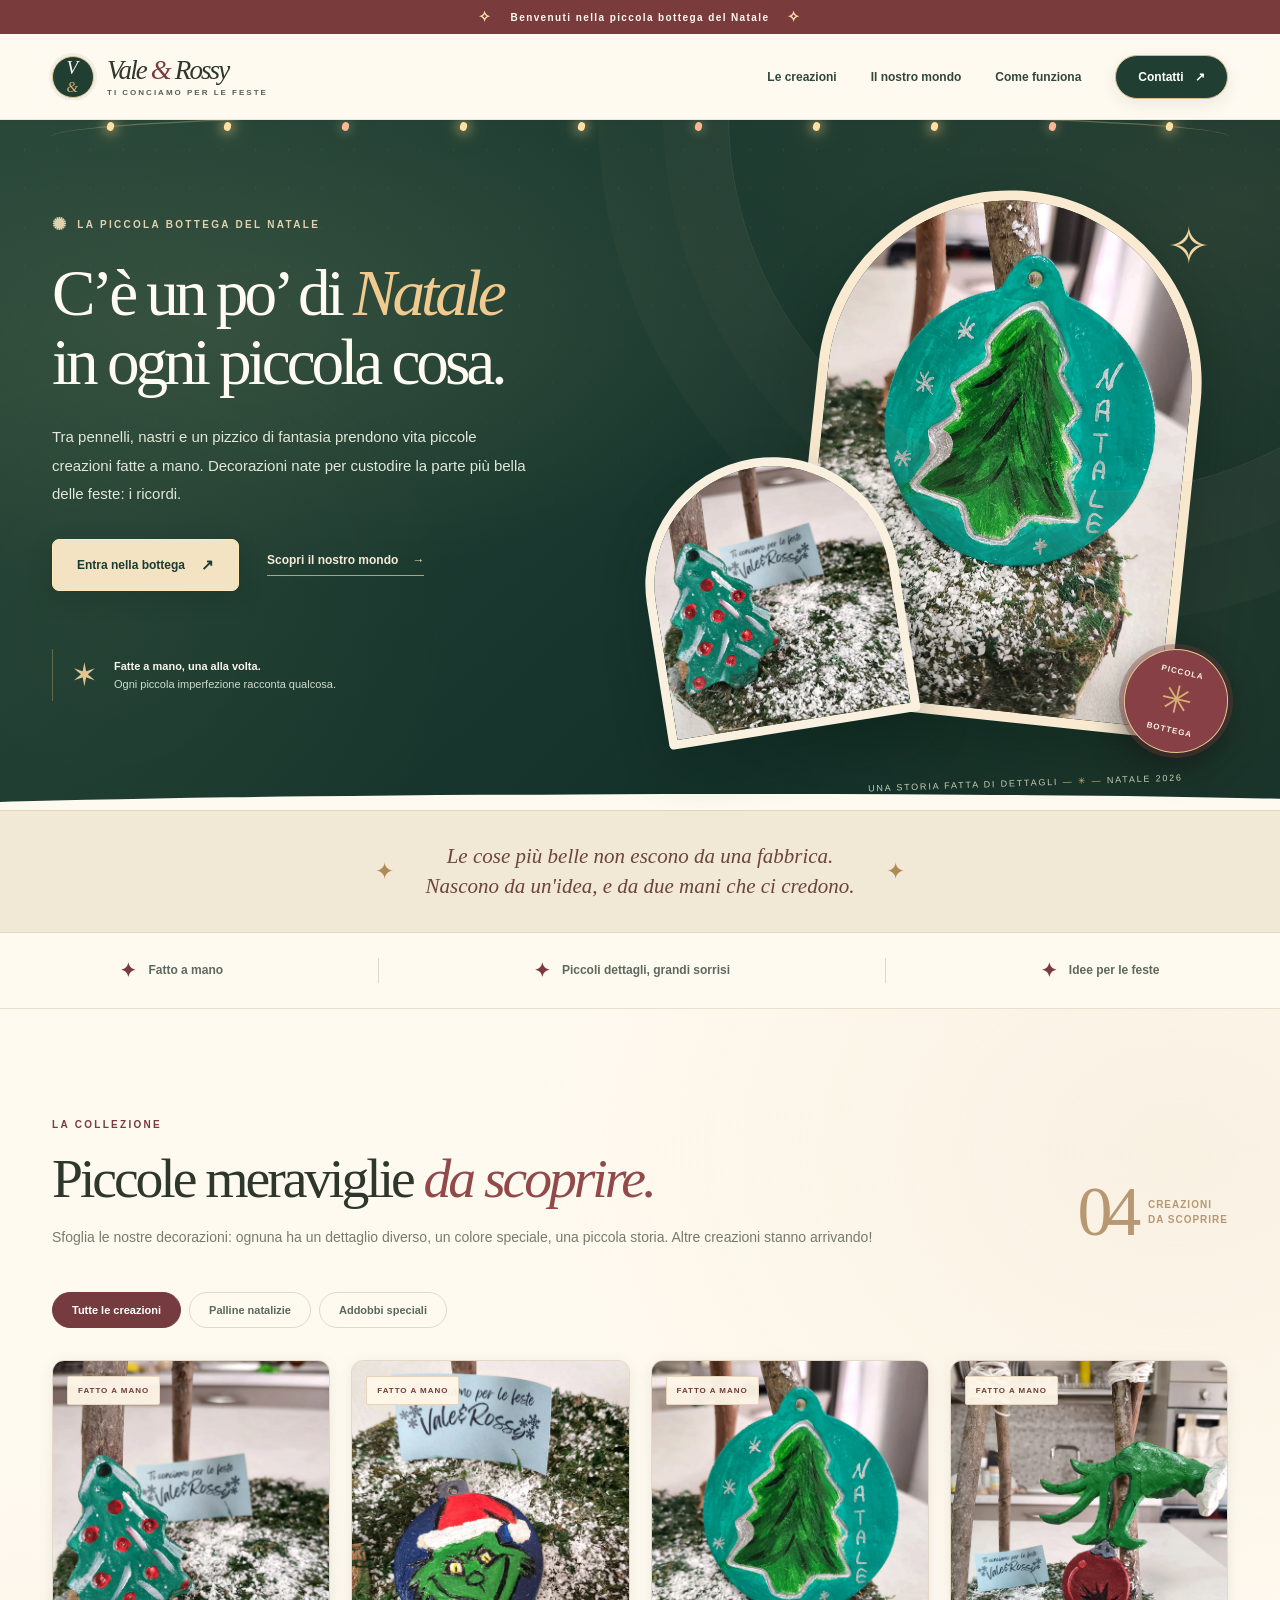
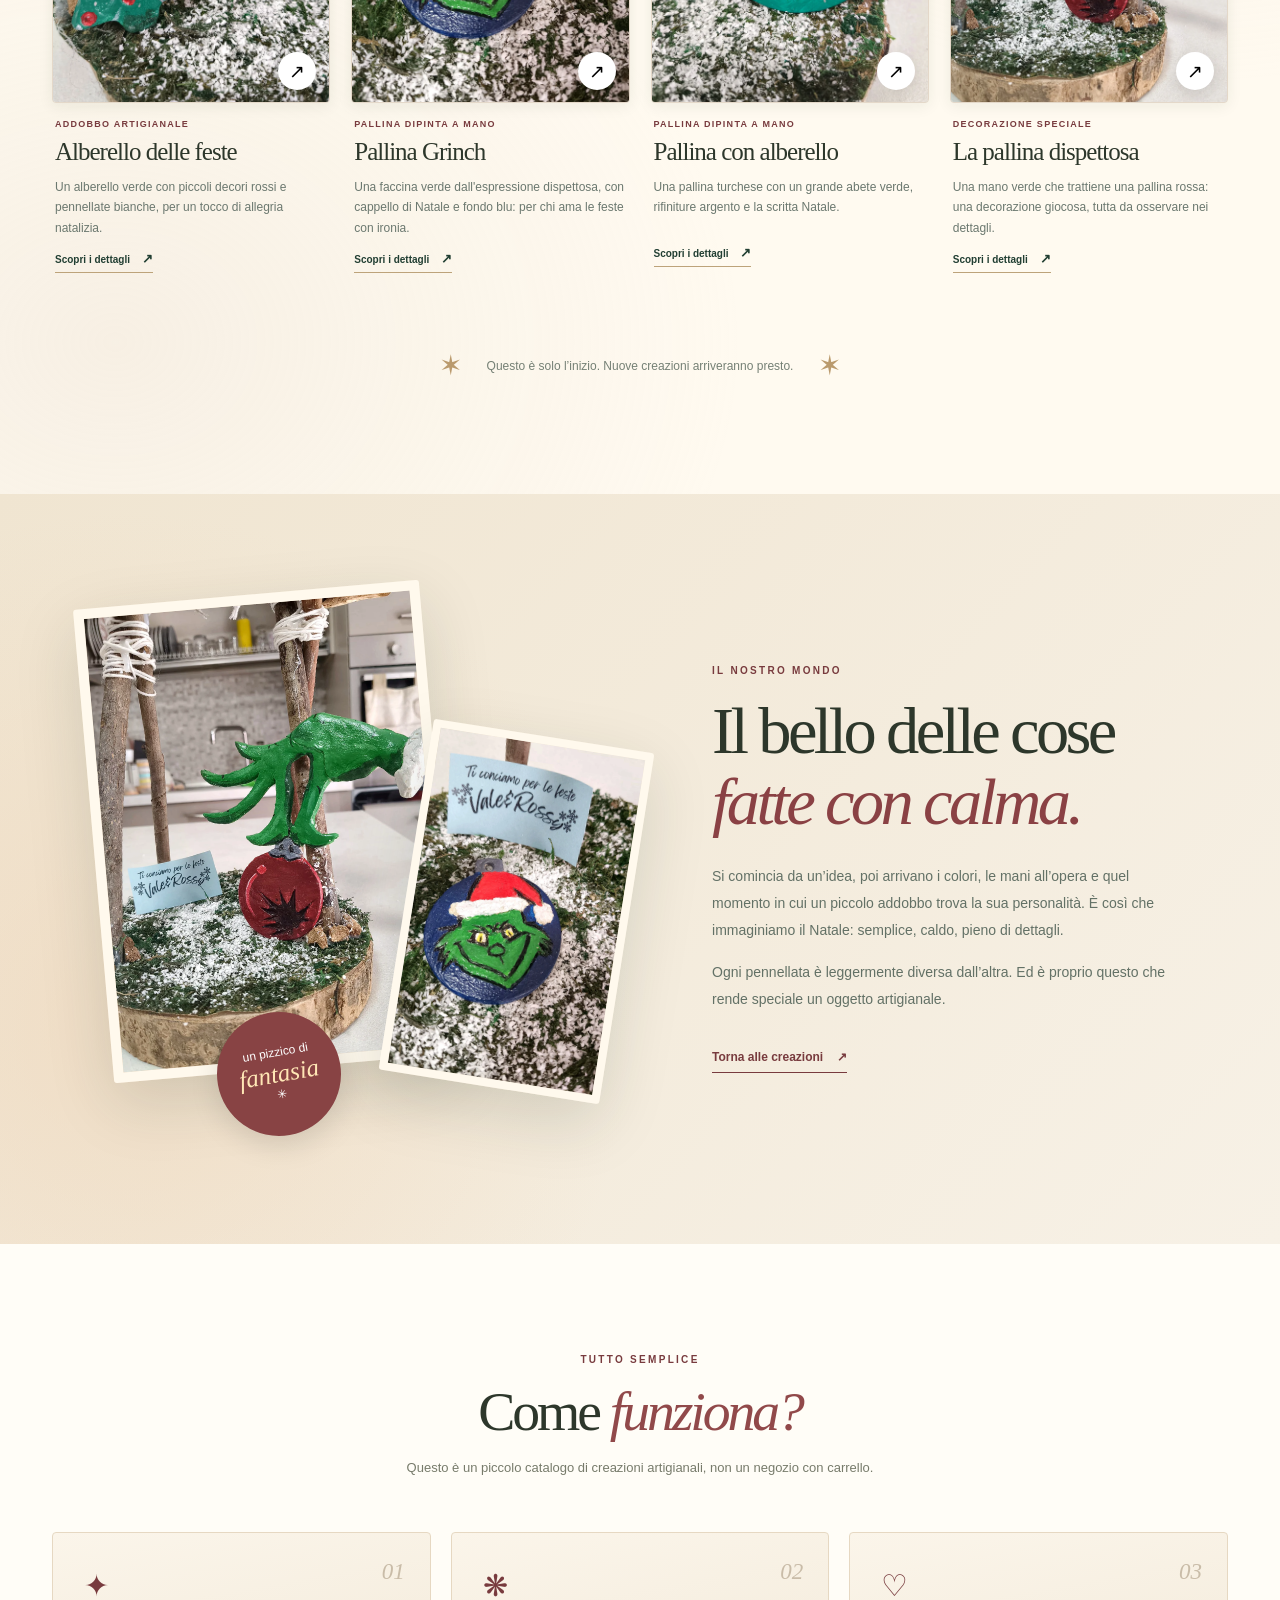
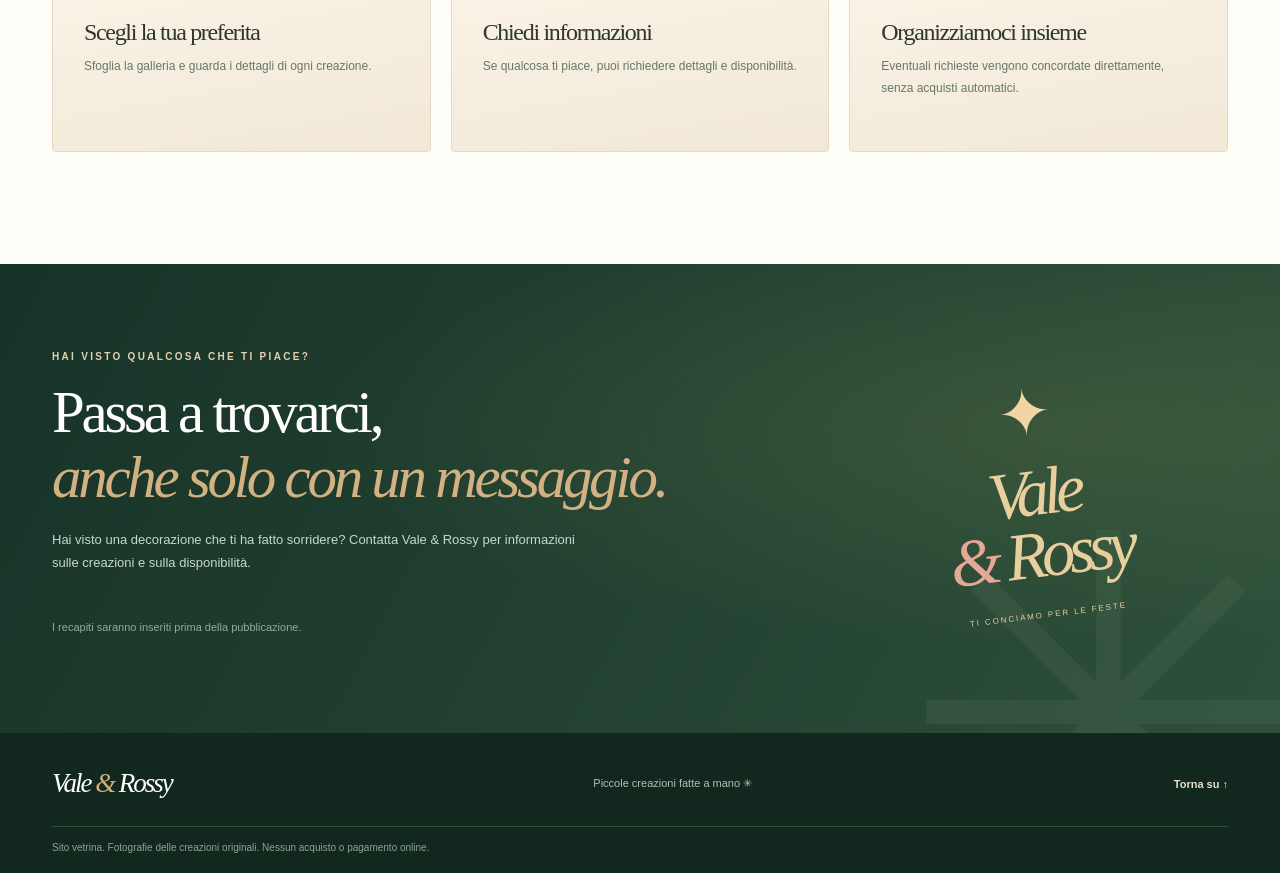
==== index.html @ 9628eb0f "Add files via upload" ====
<!doctype html>
<html lang="it">
<head>
  <meta charset="utf-8">
  <meta name="viewport" content="width=device-width, initial-scale=1">
  <meta name="theme-color" content="#213c31">
  <meta name="description" content="Vale & Rossy: piccole creazioni natalizie fatte a mano. Scopri le decorazioni e gli addobbi della collezione per le feste.">
  <title>Vale & Rossy — Ti conciamo per le feste</title>
  <link rel="icon" href="assets/favicon.svg" type="image/svg+xml">
  <link rel="preload" href="assets/img/03_pallina_albero_natalizio_primo_piano.webp" as="image">
  <link rel="stylesheet" href="styles.css">
  <script src="config.js" defer></script>
  <script src="products.js" defer></script>
  <script src="script.js" defer></script>
</head>
<body>
  <div class="announcement"><span aria-hidden="true">✧</span> Benvenuti nella piccola bottega del Natale <span aria-hidden="true">✧</span></div>
  <header class="site-header" id="inizio">
    <div class="header-inner shell">
      <a class="brand" href="#inizio" aria-label="Vale e Rossy, torna all'inizio">
        <span class="brand-mark" aria-hidden="true">V<span class="amp">&</span>R</span>
        <span class="brand-wordmark"><strong>Vale <i>&</i> Rossy</strong><small>TI CONCIAMO PER LE FESTE</small></span>
      </a>
      <nav class="nav" id="main-nav" aria-label="Navigazione principale">
        <a href="#collezione">Le creazioni</a>
        <a href="#filosofia">Il nostro mondo</a>
        <a href="#come-funziona">Come funziona</a>
        <a class="nav-contact" href="#contatti">Contatti <span aria-hidden="true">↗</span></a>
      </nav>
      <button class="menu-toggle" type="button" aria-label="Apri il menu" aria-controls="main-nav" aria-expanded="false"><span></span><span></span><span></span></button>
    </div>
  </header>

  <main>
    <section class="hero" aria-labelledby="hero-title">
      <div class="festive-lights" aria-hidden="true"><i></i><i></i><i></i><i></i><i></i><i></i><i></i><i></i><i></i><i></i></div>
      <div class="hero-grain" aria-hidden="true"></div>
      <div class="hero-wrap shell">
        <div class="hero-copy">
          <span class="eyebrow"><span class="eyebrow-icon">✺</span> LA PICCOLA BOTTEGA DEL NATALE</span>
          <h1 id="hero-title">C’è un po’ di <em>Natale</em><br>in ogni piccola cosa.</h1>
          <p>Tra pennelli, nastri e un pizzico di fantasia prendono vita piccole creazioni fatte a mano. Decorazioni nate per custodire la parte più bella delle feste: i ricordi.</p>
          <div class="hero-actions">
            <a class="button button-light" href="#collezione">Entra nella bottega <span aria-hidden="true">↗</span></a>
            <a class="text-link text-link-light" href="#filosofia">Scopri il nostro mondo <span aria-hidden="true">→</span></a>
          </div>
          <div class="hero-note"><span class="sparkle" aria-hidden="true">✶</span><span><b>Fatte a mano, una alla volta.</b><br>Ogni piccola imperfezione racconta qualcosa.</span></div>
        </div>
        <div class="hero-visual" aria-label="Decorazioni natalizie fatte a mano di Vale e Rossy">
          <div class="hero-frame hero-frame-main"><img src="assets/img/03_pallina_albero_natalizio_primo_piano.webp" alt="Pallina turchese con albero di Natale dipinto a mano" width="1152" height="1536" fetchpriority="high"></div>
          <div class="hero-frame hero-frame-inset"><img src="assets/img/06_alberello_verde_primo_piano.webp" alt="Alberello verde con dettagli rossi e bianchi" width="1152" height="1536"></div>
          <div class="hero-stamp" aria-hidden="true"><span>PICCOLA</span><b>✳</b><span>BOTTEGA</span></div>
          <div class="hero-curve" aria-hidden="true">✧</div><div class="hero-legend" aria-hidden="true">UNA STORIA FATTA DI DETTAGLI <span>— ✳ —</span> NATALE 2026</div>
        </div>
      </div>
      <div class="hero-bottom-wave" aria-hidden="true"></div>
    </section>

    <div class="winter-quote" aria-label="Lo spirito delle creazioni"><span aria-hidden="true">✦</span> <span>Le cose più belle non escono da una fabbrica.<br>Nascono da un'idea, e da due mani che ci credono.</span> <span aria-hidden="true">✦</span></div>
    <section class="intro-strip" aria-label="Caratteristiche della collezione">
      <div class="shell intro-inner">
        <div><span aria-hidden="true">✦</span> Fatto a mano</div>
        <i aria-hidden="true"></i>
        <div><span aria-hidden="true">✦</span> Piccoli dettagli, grandi sorrisi</div>
        <i aria-hidden="true"></i>
        <div><span aria-hidden="true">✦</span> Idee per le feste</div>
      </div>
    </section>

    <section class="collection section-space" id="collezione" aria-labelledby="collection-title">
      <div class="shell">
        <div class="section-heading">
          <div>
            <span class="eyebrow eyebrow-dark">LA COLLEZIONE</span>
            <h2 id="collection-title">Piccole meraviglie <em>da scoprire.</em></h2>
            <p>Sfoglia le nostre decorazioni: ognuna ha un dettaglio diverso, un colore speciale, una piccola storia. Altre creazioni stanno arrivando!</p>
          </div>
          <div class="product-count"><span id="product-count">04</span><small>creazioni<br>da scoprire</small></div>
        </div>
        <div class="filters" role="group" aria-label="Filtra le creazioni">
          <button class="filter active" type="button" data-filter="tutti" aria-pressed="true">Tutte le creazioni</button>
          <button class="filter" type="button" data-filter="palline" aria-pressed="false">Palline natalizie</button>
          <button class="filter" type="button" data-filter="addobbi" aria-pressed="false">Addobbi speciali</button>
        </div>
        <div class="product-grid" id="product-grid" aria-live="polite"></div>
        <div class="collection-tail"><span aria-hidden="true">✶</span><span>Questo è solo l’inizio. Nuove creazioni arriveranno presto.</span><span aria-hidden="true">✶</span></div>
      </div>
    </section>

    <section class="manifesto" id="filosofia" aria-labelledby="manifesto-title">
      <div class="shell manifesto-grid">
        <div class="manifesto-photos">
          <div class="manifesto-photo primary"><img loading="lazy" src="assets/img/01_mano_verde_pallina_ambientata.webp" alt="Decorazione natalizia artigianale allestita su una base con neve finta e legno" width="1152" height="1536"></div>
          <div class="manifesto-photo secondary"><img loading="lazy" src="assets/img/02_addobbo_grinch_primo_piano.webp" alt="Dettaglio di una pallina natalizia dipinta a mano" width="1152" height="1536"></div>
          <div class="manifesto-seal">un pizzico di<br><strong>fantasia</strong> ✳</div>
        </div>
        <div class="manifesto-text">
          <span class="eyebrow eyebrow-dark">IL NOSTRO MONDO</span>
          <h2 id="manifesto-title">Il bello delle cose<br><em>fatte con calma.</em></h2>
          <p>Si comincia da un’idea, poi arrivano i colori, le mani all’opera e quel momento in cui un piccolo addobbo trova la sua personalità. È così che immaginiamo il Natale: semplice, caldo, pieno di dettagli.</p>
          <p>Ogni pennellata è leggermente diversa dall’altra. Ed è proprio questo che rende speciale un oggetto artigianale.</p>
          <a class="text-link" href="#collezione">Torna alle creazioni <span aria-hidden="true">↗</span></a>
        </div>
      </div>
    </section>

    <section class="how section-space" id="come-funziona" aria-labelledby="how-title">
      <div class="shell">
        <div class="how-head"><span class="eyebrow eyebrow-dark">TUTTO SEMPLICE</span><h2 id="how-title">Come <em>funziona?</em></h2><p>Questo è un piccolo catalogo di creazioni artigianali, non un negozio con carrello.</p></div>
        <div class="steps">
          <div class="step"><span class="step-num">01</span><span class="step-icon" aria-hidden="true">✦</span><h3>Scegli la tua preferita</h3><p>Sfoglia la galleria e guarda i dettagli di ogni creazione.</p></div>
          <div class="step"><span class="step-num">02</span><span class="step-icon" aria-hidden="true">❋</span><h3>Chiedi informazioni</h3><p>Se qualcosa ti piace, puoi richiedere dettagli e disponibilità.</p></div>
          <div class="step"><span class="step-num">03</span><span class="step-icon" aria-hidden="true">♡</span><h3>Organizziamoci insieme</h3><p>Eventuali richieste vengono concordate direttamente, senza acquisti automatici.</p></div>
        </div>
      </div>
    </section>

    <section class="contact" id="contatti" aria-labelledby="contact-title">
      <div class="shell contact-inner">
        <div class="contact-decoration" aria-hidden="true">✳</div>
        <div class="contact-copy"><span class="eyebrow">HAI VISTO QUALCOSA CHE TI PIACE?</span><h2 id="contact-title">Passa a trovarci,<br><em>anche solo con un messaggio.</em></h2><p>Hai visto una decorazione che ti ha fatto sorridere? Contatta Vale & Rossy per informazioni sulle creazioni e sulla disponibilità.</p><div id="contact-links" class="contact-links"></div><p class="contact-placeholder" id="contact-placeholder">I recapiti saranno inseriti prima della pubblicazione.</p></div>
        <div class="contact-art" aria-hidden="true"><div class="contact-big-star">✦</div><span>Vale<br><i>&</i> Rossy</span><small>TI CONCIAMO PER LE FESTE</small></div>
      </div>
    </section>
  </main>

  <footer class="footer"><div class="shell footer-inner"><a href="#inizio" class="footer-brand">Vale <i>&</i> Rossy</a><span>Piccole creazioni fatte a mano ✳</span><a href="#inizio">Torna su ↑</a></div><div class="shell footer-small">Sito vetrina. Fotografie delle creazioni originali. Nessun acquisto o pagamento online.</div></footer>

  <dialog id="product-dialog" class="product-dialog" aria-labelledby="dialog-title"><div class="dialog-layout"><div class="dialog-gallery"><img id="dialog-main-image" alt="" width="1152" height="1536"><div class="dialog-thumbs" id="dialog-thumbs"></div></div><div class="dialog-info"><button id="close-dialog" class="dialog-close" type="button" aria-label="Chiudi scheda">×</button><span class="eyebrow eyebrow-dark">DETTAGLI DELLA CREAZIONE</span><h2 id="dialog-title"></h2><p id="dialog-description"></p><div class="dialog-facts"><span>✦ &nbsp; Creato a mano</span><span>✦ &nbsp; Disponibilità su richiesta</span></div><div class="dialog-actions" id="dialog-actions"><button id="copy-message" class="button button-dark" type="button">Copia richiesta informazioni <span aria-hidden="true">↗</span></button><a id="modal-whatsapp" class="button button-dark" target="_blank" rel="noopener noreferrer" hidden>Scrivi su WhatsApp ↗</a></div><p class="dialog-fineprint">Le immagini mostrano le creazioni artigianali. Piccole differenze tra i pezzi sono possibili.</p><p class="copy-feedback" id="copy-feedback" role="status"></p></div></div></dialog>
</body>
</html>
---- styles.css ----
:root{--green:#193f34;--green-deep:#113127;--green-light:#dce7d7;--cream:#fbf9f3;--paper:#f5efe3;--ink:#24362e;--burgundy:#862f42;--gold:#ceaf7e;--muted:#66776d;--line:#e8e2d7;--shadow:0 22px 65px rgba(26,44,34,.13);--shell:min(1220px,calc(100% - 104px))}
*{box-sizing:border-box}html{scroll-behavior:smooth;scroll-padding-top:85px}body{margin:0;background:var(--cream);color:var(--ink);font-family:Inter,ui-sans-serif,-apple-system,BlinkMacSystemFont,"Segoe UI",Arial,sans-serif;-webkit-font-smoothing:antialiased}body:has(dialog[open]){overflow:hidden}img{display:block;max-width:100%;object-fit:cover}a{color:inherit;text-decoration:none}button{font:inherit}button,a{-webkit-tap-highlight-color:transparent}.shell{width:var(--shell);margin-inline:auto}h1,h2,h3,p{margin-top:0}h1,h2,h3{font-family:Georgia,"Times New Roman",serif;letter-spacing:-.055em;font-weight:500}h1 em,h2 em{font-weight:400;color:var(--gold)}.section-space{padding-top:105px;padding-bottom:112px}.eyebrow{display:inline-flex;align-items:center;gap:9px;font-size:10px;font-weight:750;letter-spacing:.23em;color:#e2d1ae}.eyebrow-dark{color:var(--burgundy)}.eyebrow-icon{font-size:17px}.announcement{height:32px;display:flex;gap:18px;align-items:center;justify-content:center;background:var(--burgundy);color:#fffaf0;font-size:10px;letter-spacing:.17em;font-weight:600}.announcement span{font-size:15px;color:#f7dba9}.site-header{background:var(--cream);position:sticky;top:0;z-index:30;box-shadow:0 2px 0 rgba(24,56,45,.055)}.header-inner{height:85px;display:flex;align-items:center;justify-content:space-between;gap:28px}.brand{display:flex;align-items:center;gap:13px;white-space:nowrap}.brand-mark{width:42px;height:42px;display:grid;place-items:center;background:var(--green);border-radius:50%;color:var(--cream);font:italic 19px Georgia,serif;letter-spacing:-.13em;padding-right:4px}.brand-mark .amp{font-size:15px;color:var(--gold)}.brand-wordmark{display:flex;flex-direction:column;gap:4px}.brand-wordmark strong{font:italic 27px Georgia,serif;letter-spacing:-.07em;line-height:1}.brand-wordmark strong i{color:var(--burgundy);font-style:italic}.brand-wordmark small{font-size:8px;font-weight:750;letter-spacing:.25em;color:#526257}.nav{display:flex;align-items:center;gap:34px;font-size:12px;font-weight:650;color:#31473c}.nav>a:not(.nav-contact){transition:color .2s}.nav>a:hover{color:var(--burgundy)}.nav-contact{background:var(--green);color:white!important;padding:14px 22px;border-radius:99px}.nav-contact span{margin-left:8px}.menu-toggle{display:none}.hero{position:relative;background:var(--green);color:#fffaf2;overflow:hidden}.hero-grain{position:absolute;inset:0;opacity:.14;background:radial-gradient(circle at 7% 16%,#889f60 0,transparent 25%),radial-gradient(circle at 92% 75%,#588264 0,transparent 30%);pointer-events:none}.hero-wrap{position:relative;display:grid;grid-template-columns:52% 48%;min-height:650px;align-items:center}.hero-copy{position:relative;z-index:3;padding:75px 24px 108px 0}.hero h1{font-size:clamp(53px,5.05vw,82px);line-height:1.08;margin:24px 0 25px;max-width:730px;letter-spacing:-.065em}.hero h1 em{white-space:nowrap}.hero-copy>p{font-size:15px;line-height:1.9;max-width:530px;color:#d8e3db}.hero-actions{display:flex;align-items:center;gap:28px;flex-wrap:wrap;margin-top:30px}.button{display:inline-flex;align-items:center;gap:16px;justify-content:center;padding:16px 24px;border:0;border-radius:7px;font-weight:750;font-size:12px;cursor:pointer;transition:transform .22s,box-shadow .22s,background .22s}.button:hover{transform:translateY(-2px);box-shadow:0 12px 18px #0002}.button-light{background:#f1e5d1;color:#183c30}.button-light span,.button-dark span{font-size:15px}.button-dark{color:#fff;background:var(--green)}.text-link{font-size:12px;font-weight:750;border-bottom:1px solid var(--burgundy);padding-bottom:8px;color:var(--burgundy);display:inline-flex;align-items:center;gap:14px}.text-link-light{color:#f5ead6;border-bottom-color:#b59f7e}.hero-note{margin-top:58px;display:flex;align-items:center;gap:16px;color:#c9d8cd;font-size:11px;line-height:1.65}.hero-note b{font-weight:650;color:#f8f6ec}.sparkle{font-size:32px;color:#e2c590}.hero-visual{height:100%;position:relative;min-height:650px}.hero-frame{position:absolute;overflow:hidden;box-shadow:0 28px 70px #0004}.hero-frame img{width:100%;height:100%}.hero-frame-main{top:50px;right:6%;height:520px;width:64%;border:9px solid rgba(250,241,220,.9);border-radius:210px 210px 9px 9px;transform:rotate(6deg)}.hero-frame-main img{object-position:center 37%}.hero-frame-inset{bottom:55px;left:5%;height:275px;width:40%;border:8px solid #f7e8d4;border-radius:175px 175px 6px 6px;transform:rotate(-9deg);z-index:2}.hero-frame-inset img{object-position:25% 45%}.hero-stamp{position:absolute;right:0;bottom:60px;background:var(--burgundy);color:#fbf3e6;border-radius:50%;width:104px;height:104px;display:flex;align-items:center;justify-content:center;flex-direction:column;transform:rotate(13deg);z-index:3;box-shadow:0 7px 26px #0002}.hero-stamp span{font-size:8px;letter-spacing:.13em;font-weight:750}.hero-stamp b{font:38px Georgia,serif;line-height:1.3;color:var(--gold)}.hero-curve{position:absolute;right:3%;top:65px;color:#e9bd81;font-size:38px}.hero-bottom-wave{height:35px;position:absolute;bottom:-19px;background:var(--cream);border-radius:60% 45% 0 0;width:130%;left:-15%}.intro-strip{background:var(--cream);border-bottom:1px solid var(--line)}.intro-inner{display:flex;min-height:90px;align-items:center;justify-content:space-around;gap:18px}.intro-inner>div{color:#5c695e;display:flex;align-items:center;gap:12px;font-size:12px;font-weight:670}.intro-inner>div span{color:var(--burgundy);font-size:19px}.intro-inner i{height:25px;border-right:1px solid #dbd9d1}.section-heading{display:flex;align-items:end;justify-content:space-between;gap:30px;margin-bottom:28px}.section-heading h2,.how h2{font-size:clamp(40px,4.35vw,64px);line-height:1.09;margin:16px 0}.section-heading h2 em,.how h2 em{color:var(--burgundy)}.section-heading p{color:var(--muted);font-size:14px;line-height:1.8}.product-count{display:flex;align-items:center;gap:13px;color:#b89873;padding-bottom:12px}.product-count>span{font:70px Georgia,serif;letter-spacing:-.09em}.product-count small{font-size:10px;line-height:1.5;text-transform:uppercase;letter-spacing:.1em;font-weight:800}.filters{display:flex;gap:8px;flex-wrap:wrap;margin:27px 0 32px}.filter{background:transparent;border:1px solid #dcdace;border-radius:99px;padding:11px 19px;color:#59695e;font-size:11px;font-weight:720;cursor:pointer;transition:.2s}.filter.active,.filter:hover{background:var(--green);color:white;border-color:var(--green)}.product-grid{display:grid;grid-template-columns:repeat(4,minmax(0,1fr));gap:21px}.product-card{min-width:0}.card-image{position:relative;display:block;border:0;background:#ede9e0;overflow:hidden;width:100%;padding:0;cursor:pointer;aspect-ratio: .765;border-radius:8px}.card-image img{width:100%;height:100%;object-position:center 43%;transition:transform .6s ease,opacity .3s}.card-image:hover img{transform:scale(1.055)}.card-image .secondary-image{position:absolute;inset:0;opacity:0}.card-image:hover .secondary-image{opacity:1}.card-label{position:absolute;top:15px;left:14px;background:#fbf8f3ed;color:#375141;border-radius:3px;padding:9px 10px;font-size:8px;letter-spacing:.12em;font-weight:850}.card-arrow{position:absolute;bottom:12px;right:13px;width:38px;height:38px;background:white;border-radius:50%;display:grid;place-items:center;font-size:19px;box-shadow:0 4px 17px #0002;transition:.2s}.card-image:hover .card-arrow{background:var(--green);color:white}.card-content{padding:16px 3px 6px}.card-content .type{font-size:9px;font-weight:750;letter-spacing:.14em;color:var(--burgundy);margin-bottom:9px}.card-content h3{font-size:24px;line-height:1.15;letter-spacing:-.04em;margin-bottom:10px}.card-content p{font-size:11px;color:#6b786f;line-height:1.7;margin-bottom:11px;min-height:55px}.card-content button{border:0;padding:0 0 6px;background:transparent;border-bottom:1px solid #bda37a;color:var(--green);font-weight:800;font-size:10px;cursor:pointer}.card-content button span{margin-left:9px;font-size:13px}.collection-tail{display:flex;gap:25px;align-items:center;justify-content:center;margin-top:55px;color:#758075;font-size:12px;text-align:center}.collection-tail span:first-child,.collection-tail span:last-child{font-size:28px;color:#ba9a6d}.manifesto{background:#ede6d9;padding:100px 0 105px;overflow:hidden}.manifesto-grid{display:grid;grid-template-columns:50% 50%;gap:4%;align-items:center}.manifesto-photos{position:relative;height:545px}.manifesto-photo{position:absolute;overflow:hidden;box-shadow:var(--shadow)}.manifesto-photo img{width:100%;height:100%}.manifesto-photo.primary{left:7%;top:0;width:59%;height:475px;transform:rotate(-5deg);border:10px solid #fffdfa}.manifesto-photo.secondary{right:2%;top:140px;width:38%;height:355px;transform:rotate(9deg);border:8px solid #fffdfa}.manifesto-seal{position:absolute;bottom:3px;left:28%;background:var(--burgundy);color:white;border-radius:50%;width:124px;height:124px;display:flex;align-items:center;justify-content:center;flex-direction:column;font-size:12px;line-height:1.25;transform:rotate(-10deg);z-index:5;text-align:center;box-shadow:0 8px 30px #0002}.manifesto-seal strong{font:italic 25px Georgia,serif;color:#ffe7b6}.manifesto-text{padding:10px 0 10px 25px}.manifesto-text h2{font-size:clamp(50px,5.2vw,76px);line-height:1.06;margin:18px 0 26px}.manifesto-text h2 em{color:var(--burgundy)}.manifesto-text p{color:#637166;font-size:14px;line-height:1.92;max-width:465px;margin-bottom:15px}.manifesto-text .text-link{margin-top:23px}.how{background:var(--cream)}.how-head{text-align:center;max-width:560px;margin:0 auto 53px}.how-head h2{margin:14px 0}.how-head h2 em{color:var(--burgundy)}.how-head p{color:var(--muted);font-size:13px;line-height:1.8}.steps{display:grid;grid-template-columns:repeat(3,1fr);gap:20px}.step{position:relative;background:#f2eee6;padding:35px 31px 34px;border:1px solid #ede7db;border-radius:9px;min-height:220px}.step-num{position:absolute;right:25px;top:26px;font:italic 23px Georgia,serif;color:#c9bca8}.step-icon{color:var(--burgundy);font:30px Georgia,serif}.step h3{font-size:24px;margin:16px 0 10px}.step p{color:#687669;font-size:12px;line-height:1.8;margin-bottom:0}.contact{background:var(--green);color:white;position:relative;overflow:hidden}.contact-inner{position:relative;display:grid;grid-template-columns:67% 33%;align-items:center;padding-top:82px;padding-bottom:85px;min-height:390px}.contact-copy{position:relative;z-index:2}.contact h2{font-size:clamp(41px,4.6vw,67px);line-height:1.1;margin:17px 0}.contact h2 em{color:#d3b183}.contact p{font-size:13px;color:#c6d8ce;line-height:1.8;max-width:530px}.contact-links{display:flex;gap:12px;flex-wrap:wrap;margin-top:23px}.contact-links a{border:1px solid #e0ccac;background:#f4e8d1;color:var(--green);border-radius:7px;padding:13px 20px;font-size:12px;font-weight:750}.contact-links a.secondary{background:transparent;color:white;border-color:#789083}.contact-placeholder{font-size:11px!important;color:#91ab9e!important;margin-top:20px}.contact-decoration{position:absolute;right:-90px;bottom:-280px;font:500px Georgia,serif;color:#2d5748;z-index:0}.contact-art{position:relative;display:flex;flex-direction:column;align-items:center;justify-content:center;z-index:1;transform:rotate(-7deg);color:#ead9ba}.contact-art span{font:italic 67px Georgia,serif;line-height:.93;letter-spacing:-.09em;text-align:center}.contact-art span i{color:#e4a896}.contact-art small{font-size:8px;letter-spacing:.24em;margin-top:25px}.contact-big-star{font:65px Georgia,serif;color:#d4b27f;margin-bottom:10px}.footer{background:#0e2c22;color:#b0c1b6}.footer-inner{display:flex;justify-content:space-between;align-items:center;gap:20px;border-bottom:1px solid #2c4c3e;padding-top:35px;padding-bottom:27px;font-size:11px}.footer-brand{font:italic 27px Georgia,serif;color:white;letter-spacing:-.075em}.footer-brand i{color:var(--gold)}.footer-inner>a:last-child{font-weight:740;color:#e6dfd0}.footer-small{padding-top:15px;padding-bottom:20px;color:#8ba396;font-size:10px}.product-dialog{position:fixed;border:0;border-radius:11px;padding:0;max-width:min(960px,94vw);max-height:min(850px,92dvh);width:900px;box-shadow:0 20px 100px #001b10a0;color:var(--ink);background:var(--cream)}.product-dialog::backdrop{background:rgba(12,35,27,.78);backdrop-filter:blur(7px)}.dialog-layout{display:grid;grid-template-columns:49% 51%}.dialog-gallery{background:#ebe6dc;padding:14px;overflow-y:auto;max-height:90dvh}.dialog-gallery>img{width:100%;height:min(590px,66dvh);object-fit:cover;object-position:center 42%;border-radius:5px}.dialog-thumbs{display:flex;gap:7px;margin-top:8px;overflow-x:auto}.dialog-thumbs button{background:none;padding:0;border:2px solid transparent;cursor:pointer;width:69px;height:72px;flex:0 0 auto;border-radius:5px;overflow:hidden}.dialog-thumbs button.current{border-color:var(--burgundy)}.dialog-thumbs img{width:100%;height:100%}.dialog-info{position:relative;padding:70px 36px 40px}.dialog-info h2{font-size:clamp(37px,3.5vw,50px);margin:19px 0}.dialog-info>p{font-size:14px;line-height:1.8;color:#68756c}.dialog-close{position:absolute;right:18px;top:14px;width:36px;height:36px;border:0;border-radius:50%;font-size:26px;cursor:pointer;background:#eae2d5;color:var(--green)}.dialog-facts{display:flex;flex-direction:column;gap:11px;margin:23px 0 26px;color:#4e6757;font-size:12px}.dialog-actions{display:flex;flex-direction:column;gap:10px;align-items:flex-start}.dialog-actions .button{width:100%}.dialog-fineprint{margin-top:24px;font-size:10px!important;color:#90968c!important}.copy-feedback{font-weight:750;color:#176a49!important;font-size:12px!important}
@media(max-width:1100px){:root{--shell:min(1100px,calc(100% - 66px))}.hero-wrap{grid-template-columns:56% 44%}.hero h1{font-size:clamp(49px,5.4vw,66px)}.hero-frame-main{width:72%;right:1%}.hero-frame-inset{width:48%;left:-2%}.nav{gap:17px}.product-grid{gap:14px}.card-content h3{font-size:21px}}
@media(max-width:760px){:root{--shell:calc(100% - 34px)}.announcement{font-size:9px;letter-spacing:.09em}.header-inner{height:71px}.brand-mark{width:38px;height:38px}.brand-wordmark strong{font-size:24px}.brand-wordmark small{font-size:7px}.menu-toggle{display:flex;width:41px;height:41px;flex-direction:column;align-items:center;justify-content:center;gap:5px;border:1px solid #d4dbcf;border-radius:50%;background:transparent;cursor:pointer;z-index:5}.menu-toggle span{display:block;width:17px;height:2px;border-radius:5px;background:var(--green)}.nav{position:absolute;top:71px;left:0;right:0;background:var(--cream);padding:18px 18px 25px;display:none;flex-direction:column;align-items:stretch;box-shadow:0 13px 20px #0002;gap:0}.nav.is-open{display:flex}.nav>a{padding:15px 17px!important;border-bottom:1px solid #eee5d9}.nav-contact{margin-top:10px;text-align:center;border-radius:6px}.hero-wrap{display:flex;flex-direction:column;min-height:auto}.hero-copy{padding:55px 0 15px}.hero h1{font-size:clamp(49px,10vw,72px);margin:20px 0}.hero-copy>p{font-size:13px;max-width:520px}.hero-note{margin-top:29px}.hero-visual{width:100%;height:500px;min-height:500px}.hero-frame-main{height:420px;width:62%;top:30px;right:7%}.hero-frame-inset{height:233px;width:39%;bottom:18px;left:8%}.hero-stamp{bottom:39px;right:1%;width:79px;height:79px}.hero-stamp b{font-size:25px}.hero-stamp span{font-size:6px}.intro-inner{min-height:81px;justify-content:center;flex-wrap:wrap;gap:14px 20px;padding-block:19px}.intro-inner>div{font-size:10px}.intro-inner i{display:none}.section-space{padding-top:65px;padding-bottom:70px}.section-heading{align-items:start}.section-heading h2{font-size:clamp(38px,7vw,55px)}.product-count>span{font-size:44px}.product-count small{font-size:8px}.product-grid{grid-template-columns:repeat(2,minmax(0,1fr));gap:25px 13px}.card-content h3{font-size:22px}.card-content p{min-height:0}.card-label{font-size:7px;padding:7px;top:9px;left:8px}.manifesto{padding:70px 0}.manifesto-grid{display:flex;flex-direction:column;gap:15px}.manifesto-photos{width:100%;height:480px}.manifesto-photo.primary{left:3%;width:59%;height:400px}.manifesto-photo.secondary{right:3%;height:300px}.manifesto-text{padding:0}.manifesto-text h2{font-size:65px}.steps{grid-template-columns:1fr;gap:12px}.step{min-height:0;padding:24px}.step h3{margin:7px 0}.contact-inner{grid-template-columns:1fr;padding-top:65px;padding-bottom:58px}.contact h2{font-size:clamp(40px,8vw,60px)}.contact-art{display:none}.footer-inner{flex-wrap:wrap}.dialog-layout{grid-template-columns:1fr}.product-dialog{max-height:94dvh;width:min(550px,95vw)}.dialog-gallery{max-height:none}.dialog-gallery>img{height:min(44dvh,450px)}.dialog-info{padding:25px 23px 25px}.dialog-info h2{font-size:32px;margin:13px 0}.dialog-facts{margin:17px 0}.dialog-close{top:10px}.dialog-fineprint{margin-top:10px}}
@media(max-width:420px){.hero-actions{gap:21px}.hero-frame-main{width:70%;right:0}.hero-frame-inset{left:1%;width:43%}.hero-visual{height:430px;min-height:430px}.hero-frame-main{height:367px}.hero-frame-inset{height:200px}.hero-stamp{right:1%;bottom:23px}.section-heading{gap:9px}.product-count{gap:6px}.product-count>span{font-size:35px}.section-heading p{font-size:12px}.card-content h3{font-size:20px}.card-content p{font-size:10px}.filters{gap:6px}.filter{padding:10px 12px;font-size:10px}.manifesto-photos{height:382px}.manifesto-photo.primary{height:335px}.manifesto-photo.secondary{height:250px;top:90px}.manifesto-seal{bottom:0;left:24%;width:95px;height:95px;font-size:10px}.manifesto-seal strong{font-size:19px}.footer-inner span{order:4;width:100%}}
@media(prefers-reduced-motion:reduce){html{scroll-behavior:auto}*,*::before,*::after{transition-duration:.01ms!important;animation-duration:.01ms!important}}
[hidden]{display:none!important}

/* Vale & Rossy 2.0 — La bottega di Natale. Tutte le fotografie restano originali. */
:root{--green:#213e32;--green-deep:#142f27;--green-light:#e2e5d2;--cream:#fffaf0;--paper:#f4ebdb;--ink:#2d372b;--burgundy:#783b3e;--gold:#d5af73;--muted:#777b6b;--line:#e9dfce;--shadow:0 22px 65px rgba(26,44,34,.15)}
body{background:var(--cream)}
.announcement{height:34px;background:#793b3c;letter-spacing:.14em}
.site-header{background:#fffaf1ef;backdrop-filter:blur(16px);border-bottom:1px solid #dfd3bd80}
.brand-mark{border:1px solid #e2c58e;box-shadow:0 0 0 3px #213e3210}
.brand-wordmark strong{font-weight:400}
.nav-contact{border:1px solid #d6bb85;box-shadow:0 5px 16px #18271916}
.hero{background:radial-gradient(ellipse at 16% 29%,#415944aa 0%,transparent 39%),radial-gradient(ellipse at 97% 12%,#b8a07221 0%,transparent 33%),linear-gradient(137deg,#254538,#112e27 83%)}
.hero::before{content:'';position:absolute;inset:0;opacity:.13;pointer-events:none;background-image:radial-gradient(#f7edcf 0.8px,transparent 1px);background-size:33px 39px;background-position:8px 10px;mask-image:linear-gradient(#0007,transparent 90%)}
.hero::after{content:'';position:absolute;right:-200px;top:-380px;width:750px;height:750px;border-radius:50%;border:1px solid #cbb78420;box-shadow:0 0 0 65px #b9a97608,0 0 0 130px #cfbb9008;pointer-events:none}
.hero-grain{opacity:.25;background:radial-gradient(circle at 8% 73%,#79865955 0,transparent 30%),radial-gradient(circle at 89% 72%,#e0bc8155 0,transparent 35%)}
.hero-wrap{min-height:690px}
.hero-copy{padding-top:93px}
.hero h1{max-width:750px;line-height:1.07;letter-spacing:-.062em;font-size:clamp(51px,5.1vw,85px)}
.hero h1 em{color:#f1ca8f;font-weight:400}
.hero-copy>p{color:#e1e7d9;font-size:15px;max-width:480px;line-height:1.9}
.hero-note{padding-left:18px;border-left:1px solid #bda87867;color:#cfdbcc}
.button-light{background:#f3e3c3;border:1px solid #ffe8ba;box-shadow:0 8px 25px #061f1327}
.button-light:hover{background:#fff2d9}
.hero-frame-main{top:70px;right:6%;width:68%;height:530px;border:10px solid #f9ead1;box-shadow:0 24px 60px #04191055}
.hero-frame-inset{left:-3%;bottom:78px;width:45%;height:275px;border:9px solid #faf0df;box-shadow:0 20px 48px #081d1545}
.hero-stamp{bottom:57px;right:0;background:#864046;border:1px solid #e5c68d;box-shadow:0 0 0 5px #7b393c5a,0 11px 33px #1119}
.hero-curve{font-size:52px;top:96px;color:#f2d7a0}
.hero-legend{position:absolute;right:8%;bottom:22px;font-size:9px;letter-spacing:.2em;color:#c7cdb2;z-index:3;transform:rotate(-2deg)}.hero-legend span{color:var(--gold)}
.festive-lights{position:absolute;z-index:4;top:-8px;left:4%;right:4%;height:50px;display:flex;align-items:flex-start;justify-content:space-around;pointer-events:none;border-top:2px solid #d1ba865c;border-radius:50%}
.festive-lights i{width:7px;height:9px;border-radius:50%;background:#ffdfa2;box-shadow:0 0 12px 3px #ffd68f78,0 0 27px #f7c783a6;margin-top:8px;transform:rotate(15deg);animation:twinkle 4s ease-in-out infinite alternate}
.festive-lights i:nth-child(3n){background:#f9b892;box-shadow:0 0 12px #ffd6aeaa;animation-delay:-1.2s}.festive-lights i:nth-child(2n){animation-delay:-2.1s}
@keyframes twinkle{from{opacity:.46;box-shadow:0 0 5px 1px #ffdd9a55}to{opacity:1;box-shadow:0 0 12px 4px #fbd0928a}}
.winter-quote{background:#f1e8d5;padding:30px 20px;color:#6c453d;text-align:center;display:flex;align-items:center;justify-content:center;gap:32px;font:italic 21px/1.45 Georgia,serif;border-top:1px solid #e7d5b4;border-bottom:1px solid #e6d9c0}
.winter-quote>span:first-child,.winter-quote>span:last-child{font:23px Georgia,serif;color:#b08a54}.intro-inner{min-height:75px}.intro-strip{background:#fffaf0}
.collection{background:radial-gradient(ellipse at 92% 13%,#ecdfc755,transparent 40%),radial-gradient(ellipse at 9% 86%,#e5d9c94d,transparent 38%),var(--cream)}
.section-heading h2 em,.how h2 em{color:#91494a}
.product-card{padding-bottom:15px;transition:transform .35s ease}.product-card:hover{transform:translateY(-4px)}
.card-image{border-radius:12px 12px 4px 4px;box-shadow:0 3px 15px #17342113;aspect-ratio:.81;border:1px solid #e4d8c9}
.card-label{color:#6f3c39;background:#fff7e8f3;border:1px solid #e6d5ba;border-radius:2px}
.card-content h3{font-size:25px}.card-content p{font-size:12px}.filter.active,.filter:hover{background:#763b3f;border-color:#763b3f}
.manifesto{background:radial-gradient(circle at 10% 70%,#eed4b78c,transparent 40%),linear-gradient(132deg,#f0e5d1,#f7f1e6)}
.manifesto-photo{border-radius:3px}.manifesto-photo.primary{border-color:#fff9ed}.manifesto-photo.secondary{border-color:#fff9ed}
.manifesto-seal{background:#884344}.manifesto-text h2 em{color:#8a4144}
.how{background:#fffdf7}.step{background:linear-gradient(170deg,#fbf5ea,#f1e8d7);border:1px solid #e6d8c2;border-radius:4px}.step:hover{box-shadow:0 14px 35px #182a2110}
.contact{background:radial-gradient(ellipse at 84% 35%,#657a494d,transparent 50%),linear-gradient(118deg,#173328,#2d4f3a)}
.contact-art{color:#e9cf9d}.contact-big-star{color:#f1d5a2}.contact-decoration{color:#5b7a5e33}
.footer{background:#12281e}.dialog-info{background:#fffaf0}.dialog-gallery{background:#f0e6d6}
@media(max-width:1100px){.hero h1{font-size:clamp(48px,5.6vw,70px)}.hero-frame-main{width:73%;right:0}.hero-frame-inset{left:-2%}.hero-legend{right:2%}}
@media(max-width:760px){.hero-copy{padding:70px 0 12px}.hero h1{font-size:clamp(44px,9.1vw,68px)}.hero-visual{height:485px;min-height:485px}.hero-frame-main{top:22px;height:415px;width:66%;right:7%}.hero-frame-inset{bottom:18px;height:228px;width:43%;left:5%}.hero-legend{font-size:7px;bottom:12px}.hero-stamp{bottom:49px}.hero-curve{top:30px}.winter-quote{font-size:16px;padding:23px 15px;gap:12px}.product-card:hover{transform:none}}
@media(max-width:420px){.hero h1{font-size:44px;max-width:360px}.hero h1 em{white-space:normal}.hero-visual{height:430px;min-height:430px}.hero-frame-main{height:360px;width:69%;top:13px;right:3%}.hero-frame-inset{height:205px;width:42%;bottom:20px;left:0}.hero-stamp{width:69px;height:69px;bottom:57px}.hero-legend{letter-spacing:.06em;right:5%;bottom:8px}.winter-quote{font-size:14px}.winter-quote>span:first-child,.winter-quote>span:last-child{font-size:16px}.card-content h3{font-size:20px}.card-content p{font-size:11px}}
@media(prefers-reduced-motion:reduce){.festive-lights i{animation:none}}
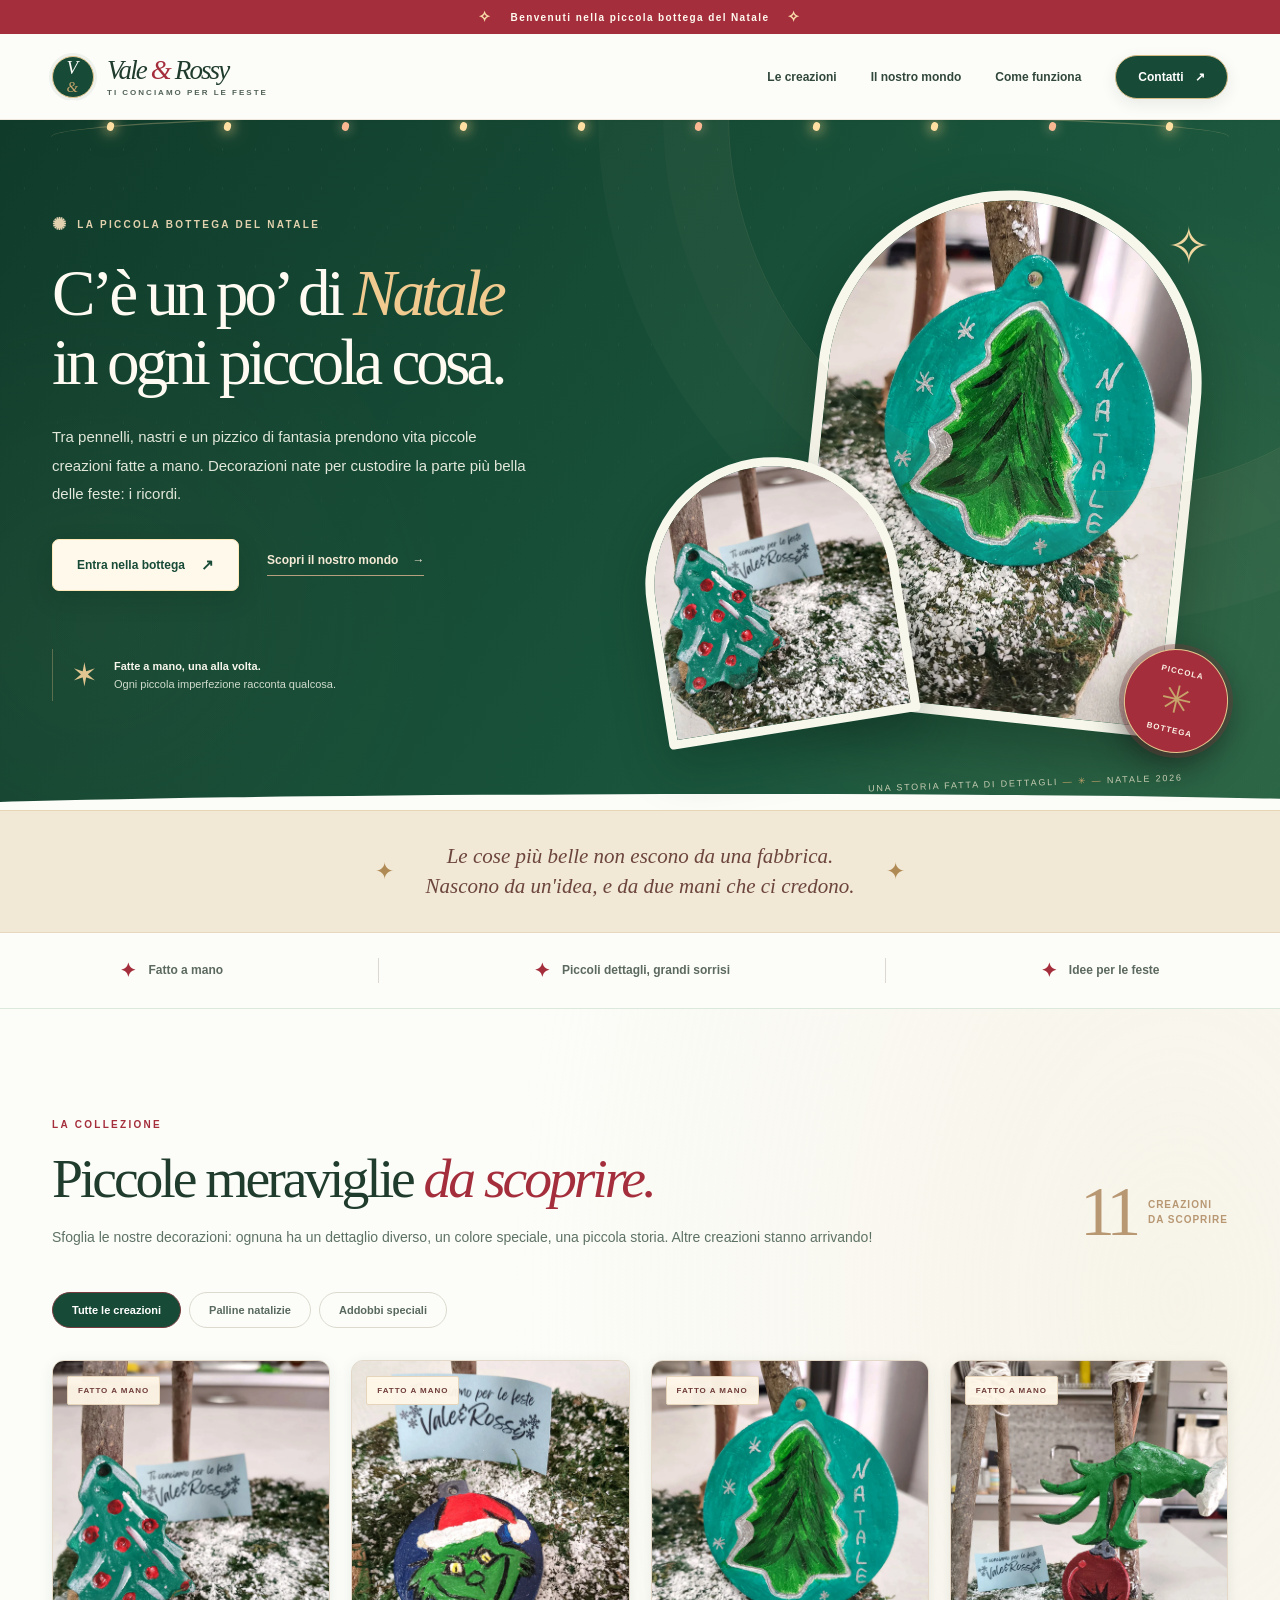
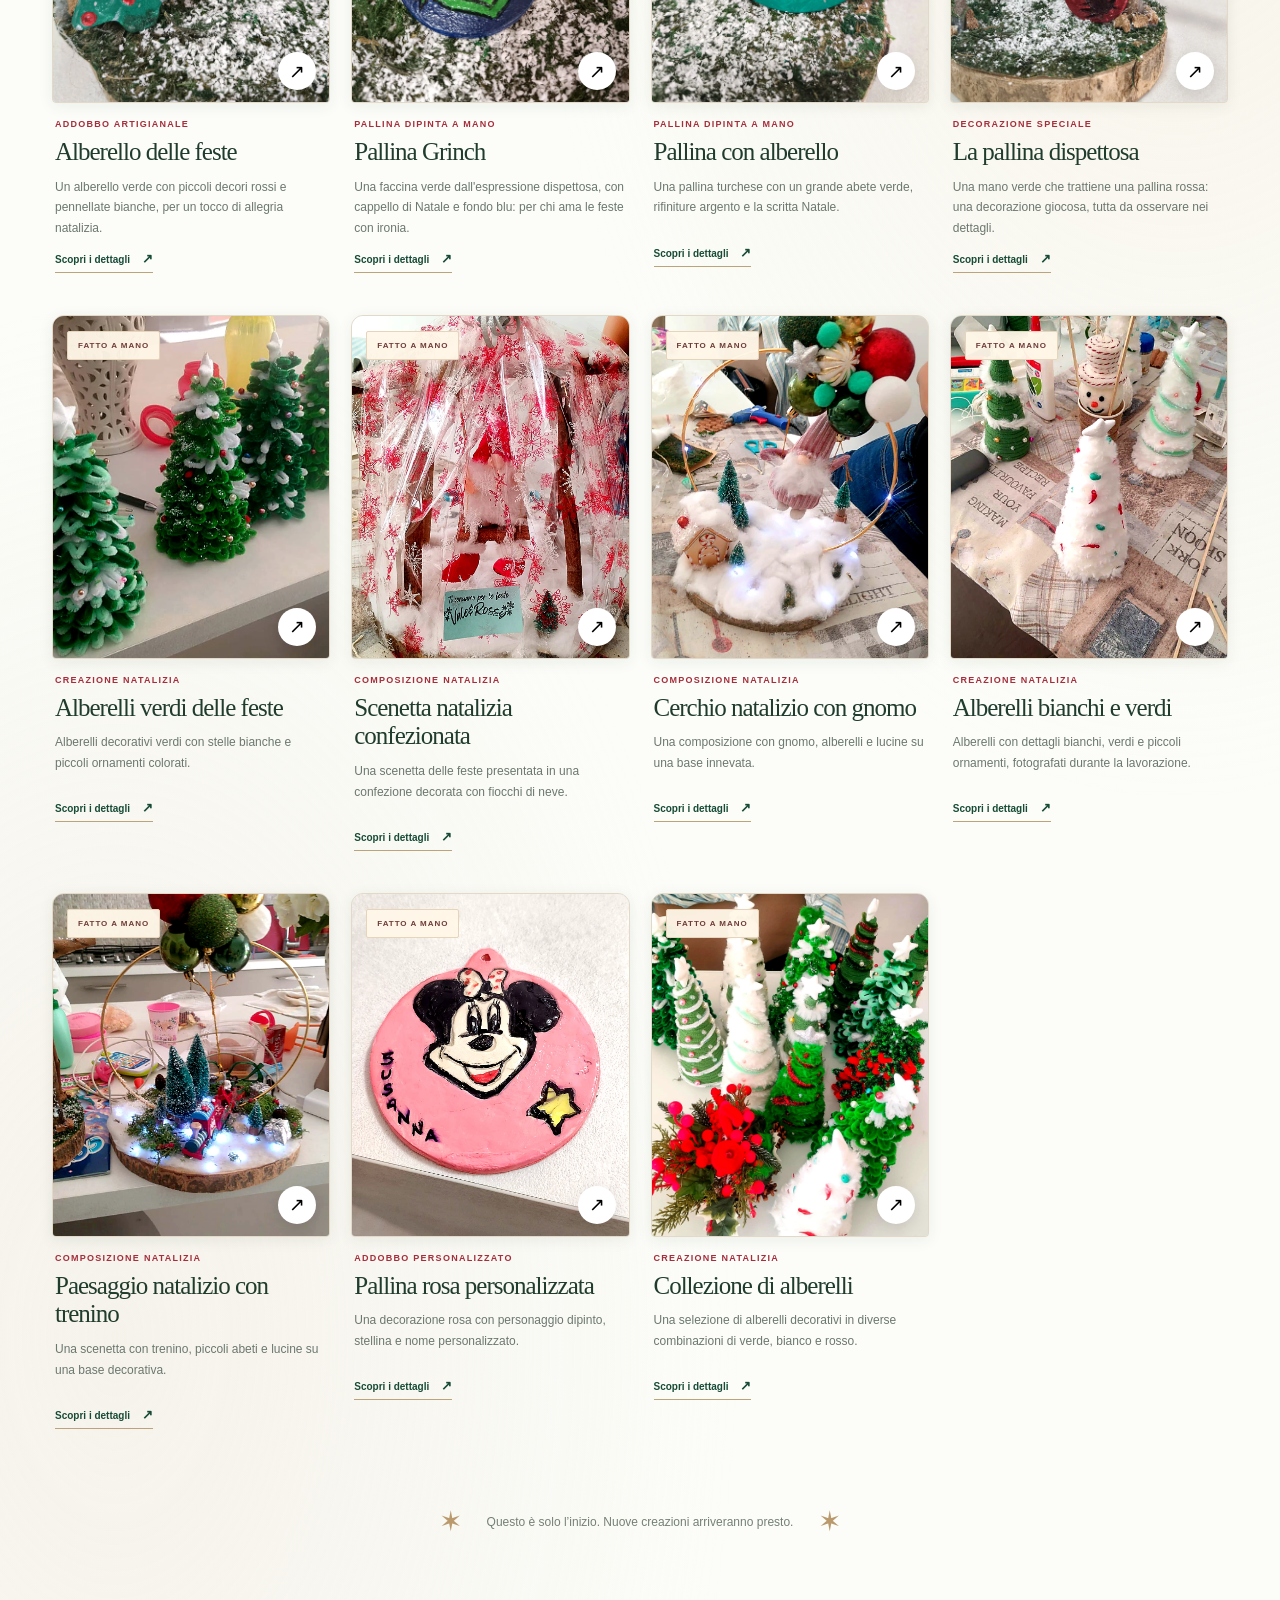
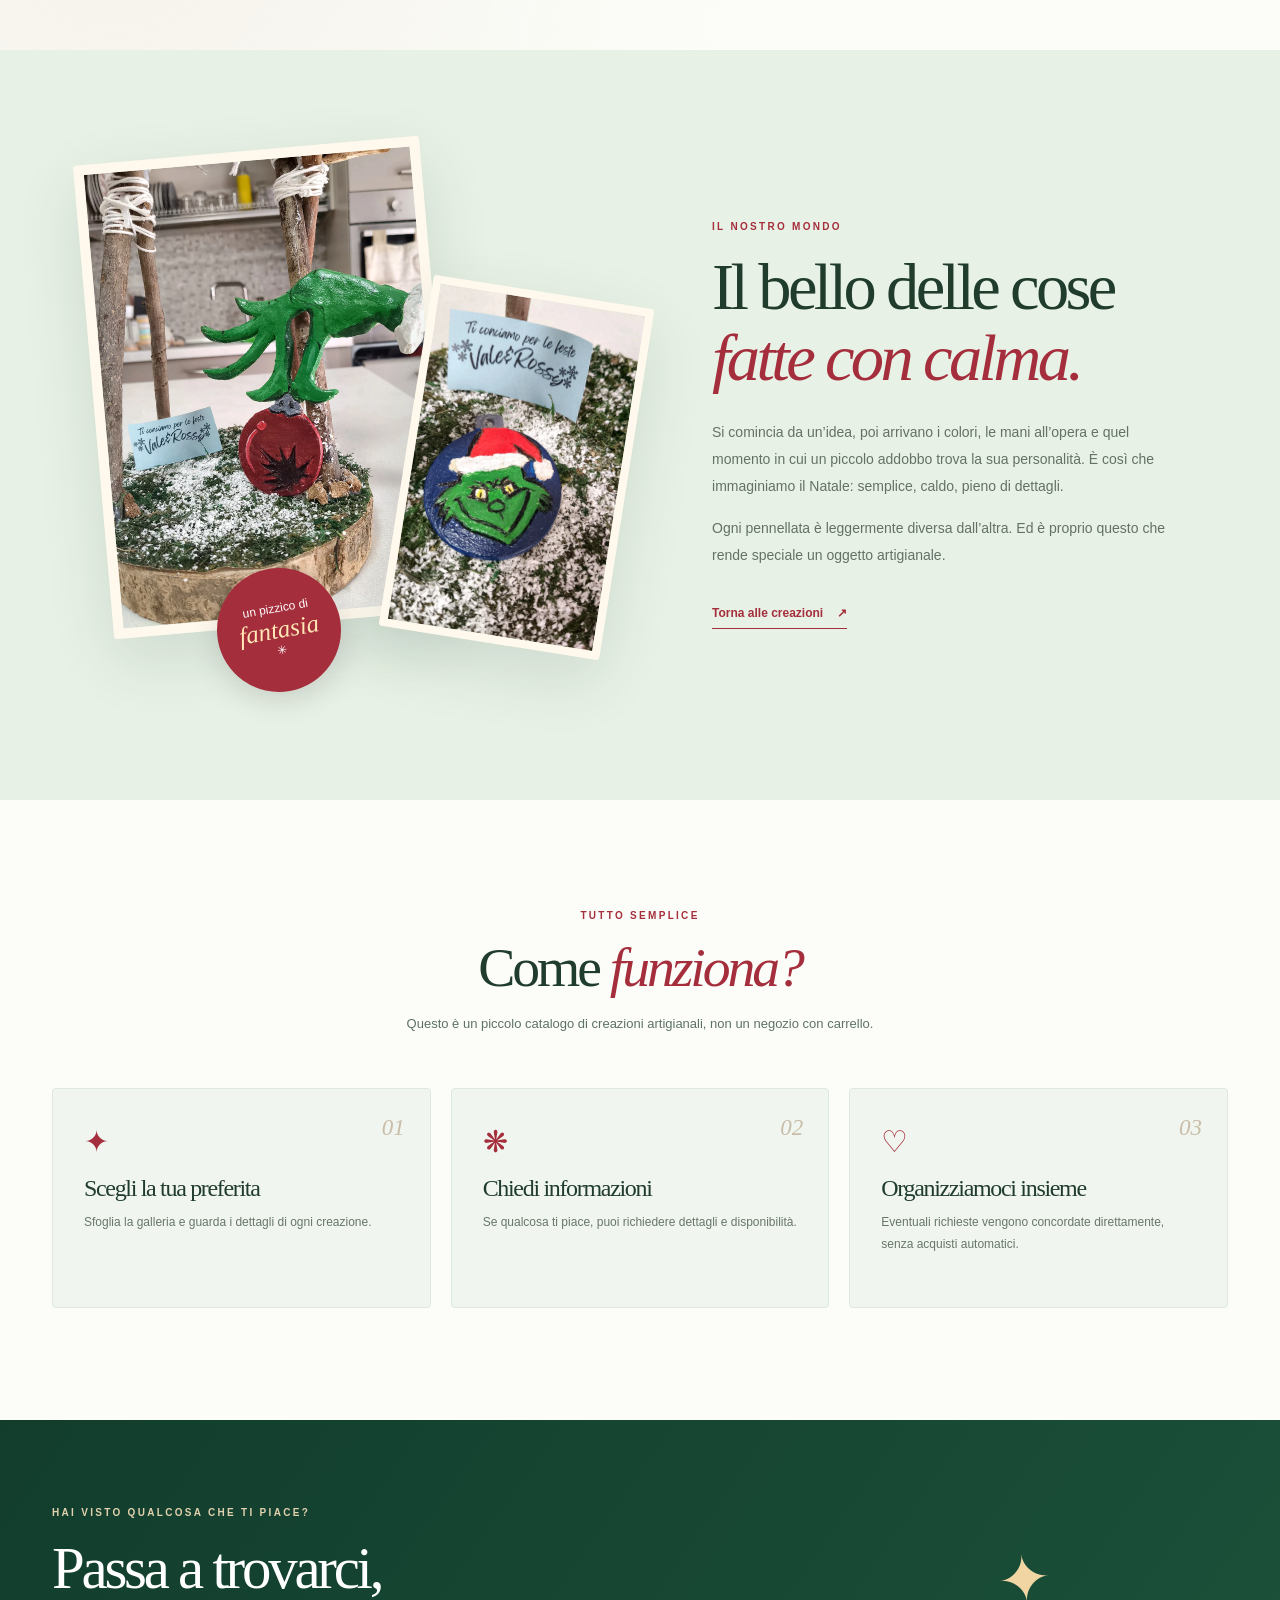
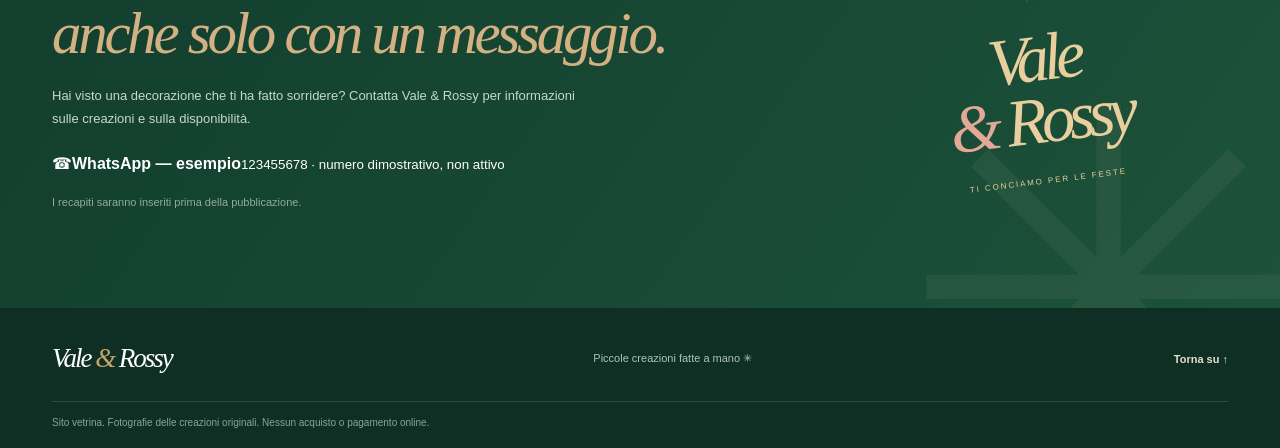
==== commit 3f6aa2bd: "Add clearly labeled demo WhatsApp contact" ====
--- a/index.html
+++ b/index.html
@@ -118,7 +118,7 @@
     <section class="contact" id="contatti" aria-labelledby="contact-title">
       <div class="shell contact-inner">
         <div class="contact-decoration" aria-hidden="true">✳</div>
-        <div class="contact-copy"><span class="eyebrow">HAI VISTO QUALCOSA CHE TI PIACE?</span><h2 id="contact-title">Passa a trovarci,<br><em>anche solo con un messaggio.</em></h2><p>Hai visto una decorazione che ti ha fatto sorridere? Contatta Vale & Rossy per informazioni sulle creazioni e sulla disponibilità.</p><div id="contact-links" class="contact-links"></div><p class="contact-placeholder" id="contact-placeholder">I recapiti saranno inseriti prima della pubblicazione.</p></div>
+        <div class="contact-copy"><span class="eyebrow">HAI VISTO QUALCOSA CHE TI PIACE?</span><h2 id="contact-title">Passa a trovarci,<br><em>anche solo con un messaggio.</em></h2><p>Hai visto una decorazione che ti ha fatto sorridere? Contatta Vale & Rossy per informazioni sulle creazioni e sulla disponibilità.</p><div id="contact-links" class="contact-links"></div><div class="whatsapp-demo" aria-label="Anteprima pulsante WhatsApp"><span class="whatsapp-demo-icon" aria-hidden="true">☎</span><span><strong>WhatsApp — esempio</strong><small>123455678 · numero dimostrativo, non attivo</small></span></div><p class="contact-placeholder" id="contact-placeholder">I recapiti saranno inseriti prima della pubblicazione.</p></div>
         <div class="contact-art" aria-hidden="true"><div class="contact-big-star">✦</div><span>Vale<br><i>&</i> Rossy</span><small>TI CONCIAMO PER LE FESTE</small></div>
       </div>
     </section>
--- a/styles.css
+++ b/styles.css
@@ -54,3 +54,19 @@
 @media(max-width:760px){.hero-copy{padding:70px 0 12px}.hero h1{font-size:clamp(44px,9.1vw,68px)}.hero-visual{height:485px;min-height:485px}.hero-frame-main{top:22px;height:415px;width:66%;right:7%}.hero-frame-inset{bottom:18px;height:228px;width:43%;left:5%}.hero-legend{font-size:7px;bottom:12px}.hero-stamp{bottom:49px}.hero-curve{top:30px}.winter-quote{font-size:16px;padding:23px 15px;gap:12px}.product-card:hover{transform:none}}
 @media(max-width:420px){.hero h1{font-size:44px;max-width:360px}.hero h1 em{white-space:normal}.hero-visual{height:430px;min-height:430px}.hero-frame-main{height:360px;width:69%;top:13px;right:3%}.hero-frame-inset{height:205px;width:42%;bottom:20px;left:0}.hero-stamp{width:69px;height:69px;bottom:57px}.hero-legend{letter-spacing:.06em;right:5%;bottom:8px}.winter-quote{font-size:14px}.winter-quote>span:first-child,.winter-quote>span:last-child{font-size:16px}.card-content h3{font-size:20px}.card-content p{font-size:11px}}
 @media(prefers-reduced-motion:reduce){.festive-lights i{animation:none}}
+
+/* Vale & Rossy — palette Natale: verde bosco, rosso caldo, avorio. */
+:root{--green:#174b37;--green-deep:#103b2b;--green-light:#e4efe5;--cream:#fcfdf9;--paper:#f0f6ed;--ink:#203c2d;--burgundy:#a52e3c;--gold:#c6a46b;--muted:#5e7264;--line:#dbe8dc;--shadow:0 22px 65px rgba(16,59,43,.12)}
+body,.site-header,.intro-strip,.how{background:var(--cream)}
+.hero{background:linear-gradient(125deg,#103b2b 0%,#19533b 60%,#246244 100%)}
+.manifesto{background:#e8f1e6}
+.step{background:#f0f6ef;border-color:#dce9dc}
+.card-image,.dialog-gallery{background:#e6eee4}
+.button-light,.contact-links a{background:#fff9ec;color:#174b37}
+.announcement,.hero-stamp,.manifesto-seal{background:#a52e3c}
+.filter.active,.filter:hover,.nav-contact,.button-dark{background:#174b37}
+.card-content .type,.eyebrow-dark,.section-heading h2 em,.how h2 em,.manifesto-text h2 em{color:#a52e3c}
+.hero-frame-main,.hero-frame-inset{border-color:#f7f7ec}
+.contact{background:linear-gradient(125deg,#123d2d,#1c523a)}
+.footer{background:#102f24}
+@media(prefers-reduced-motion:reduce){*,*::before,*::after{scroll-behavior:auto!important;animation-duration:.01ms!important;transition-duration:.01ms!important}}
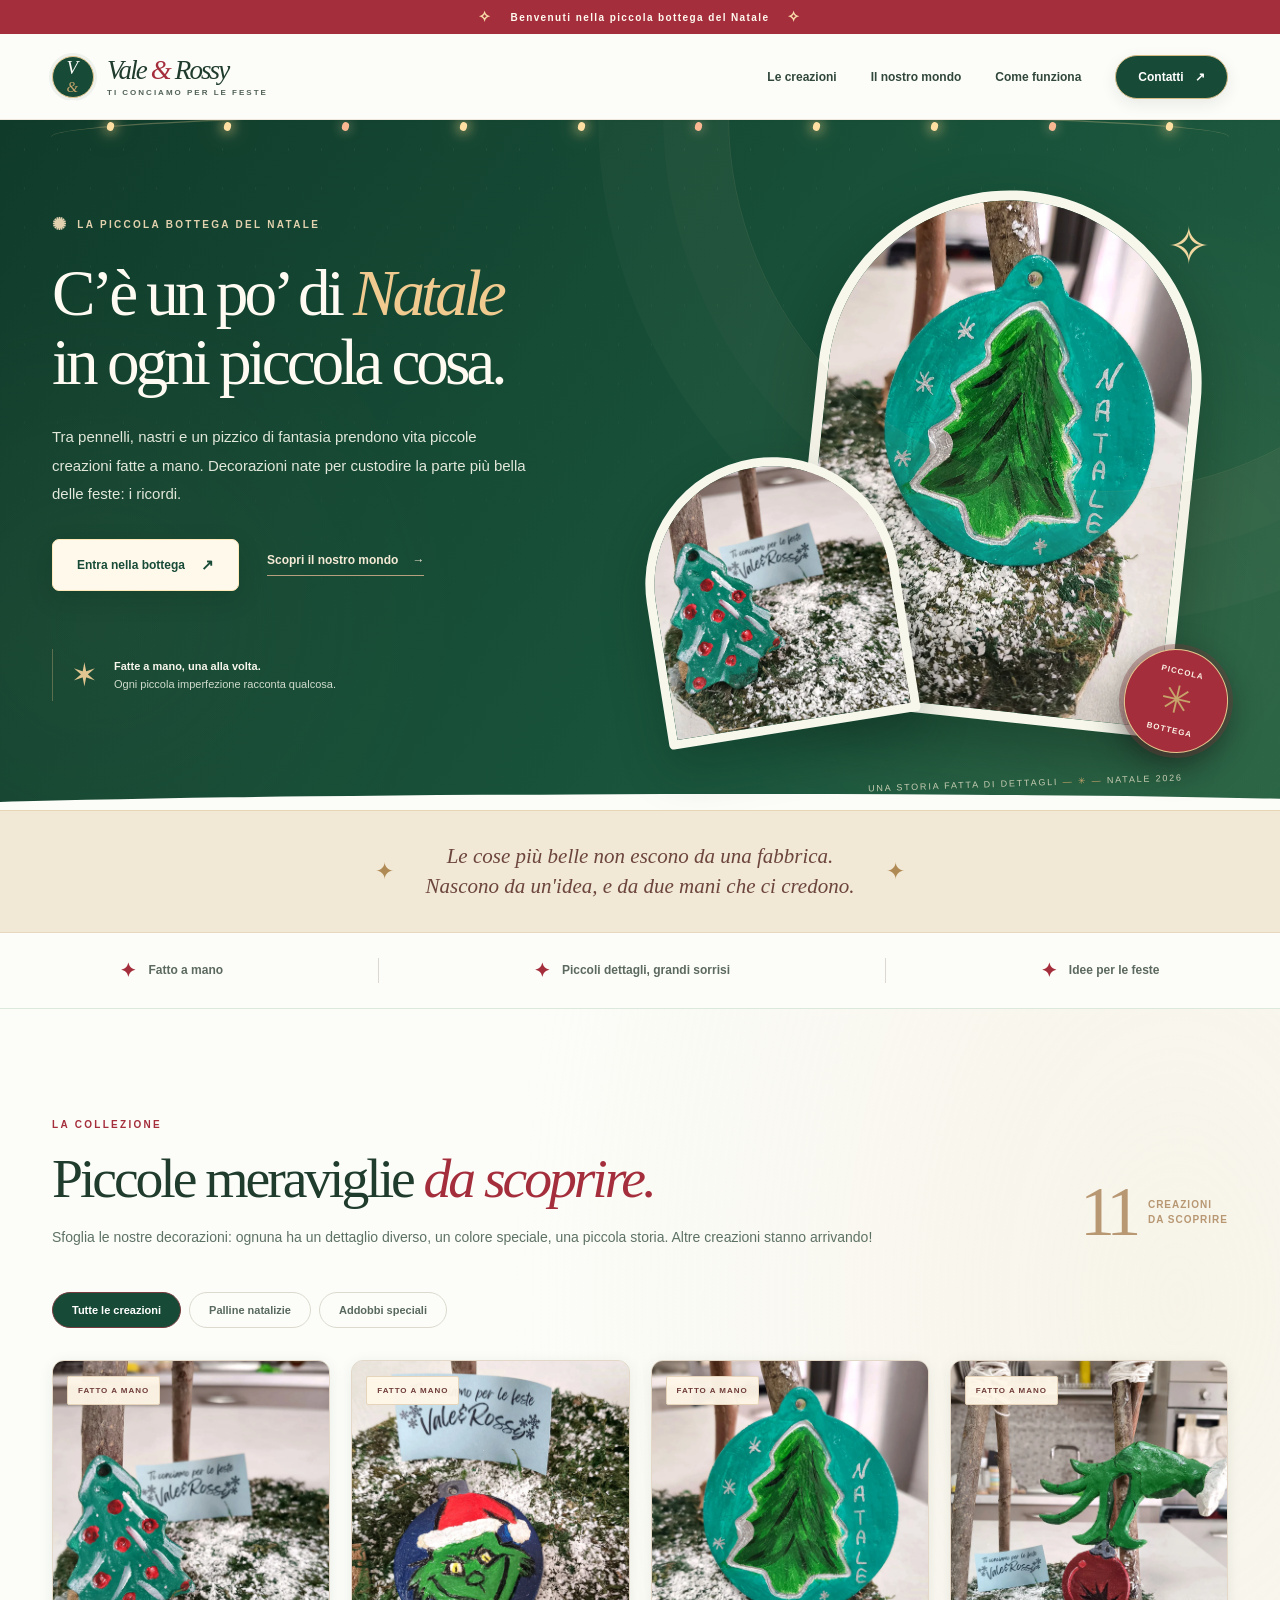
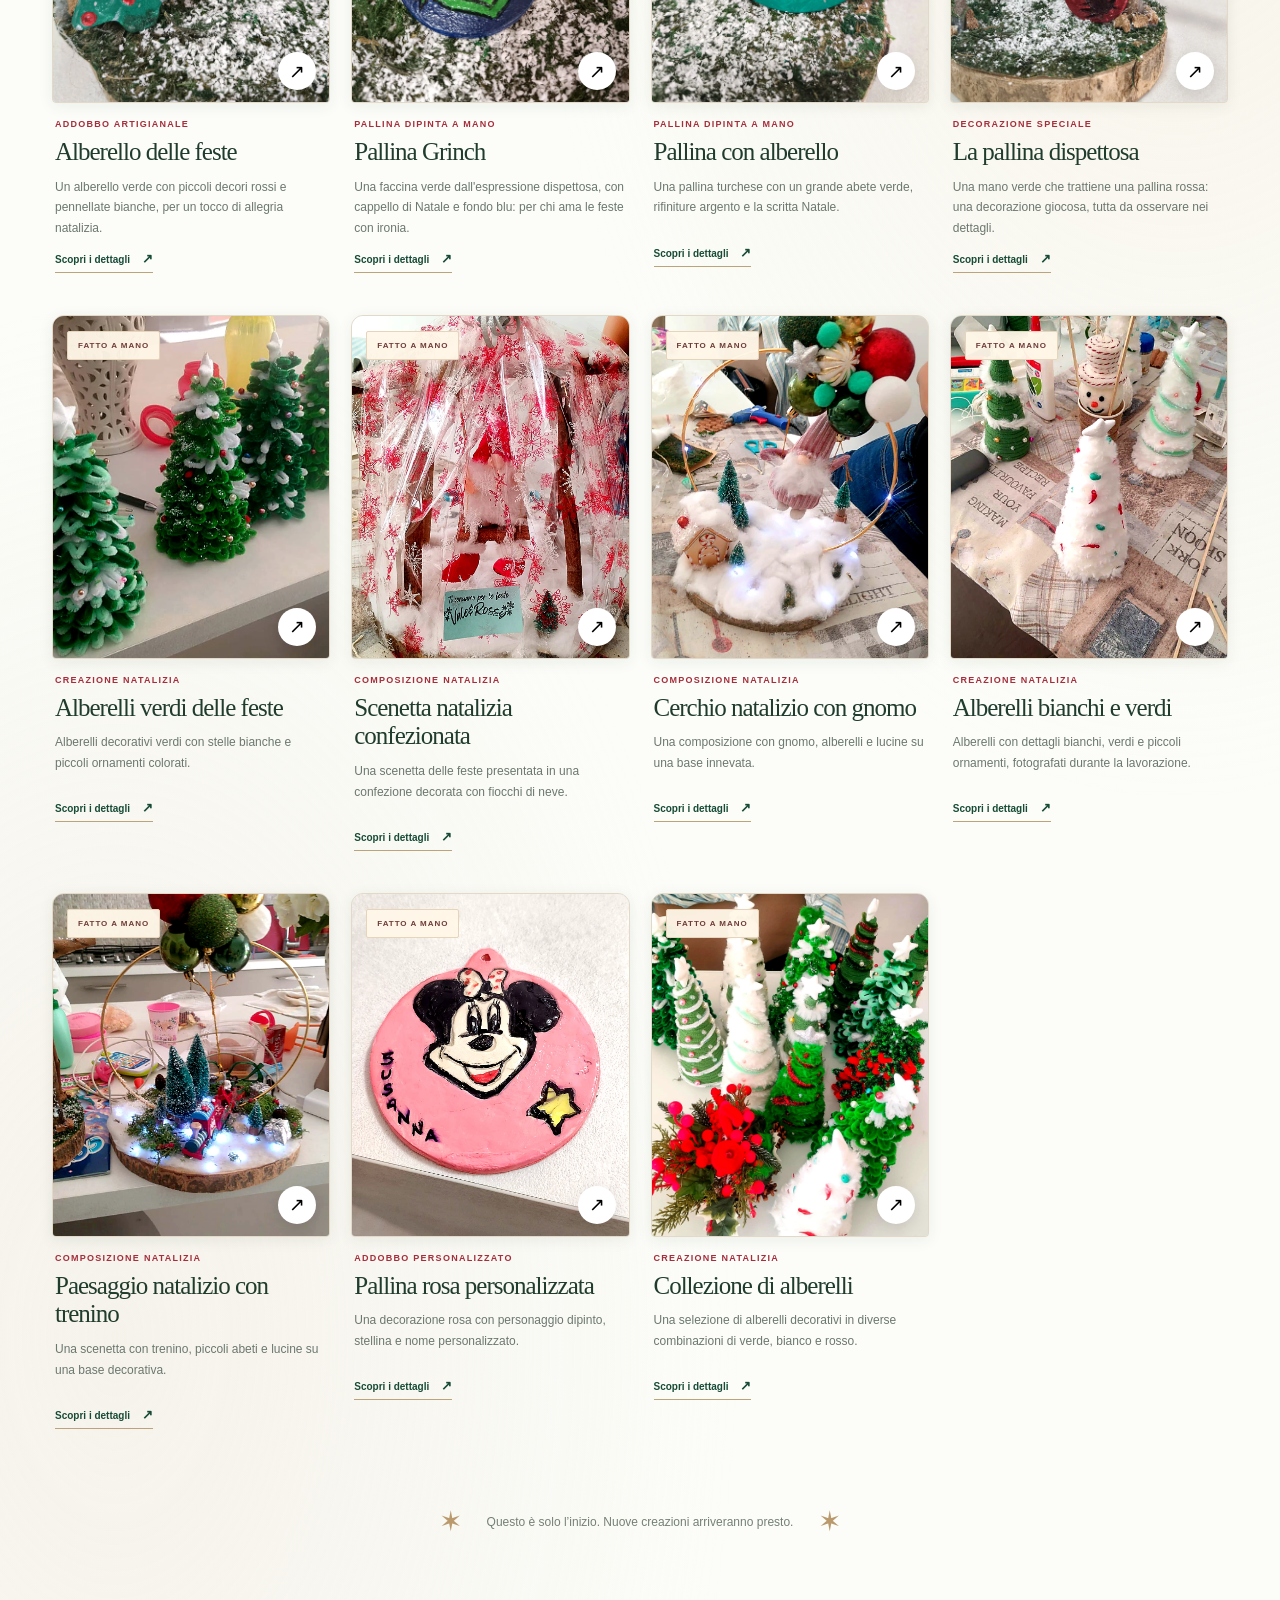
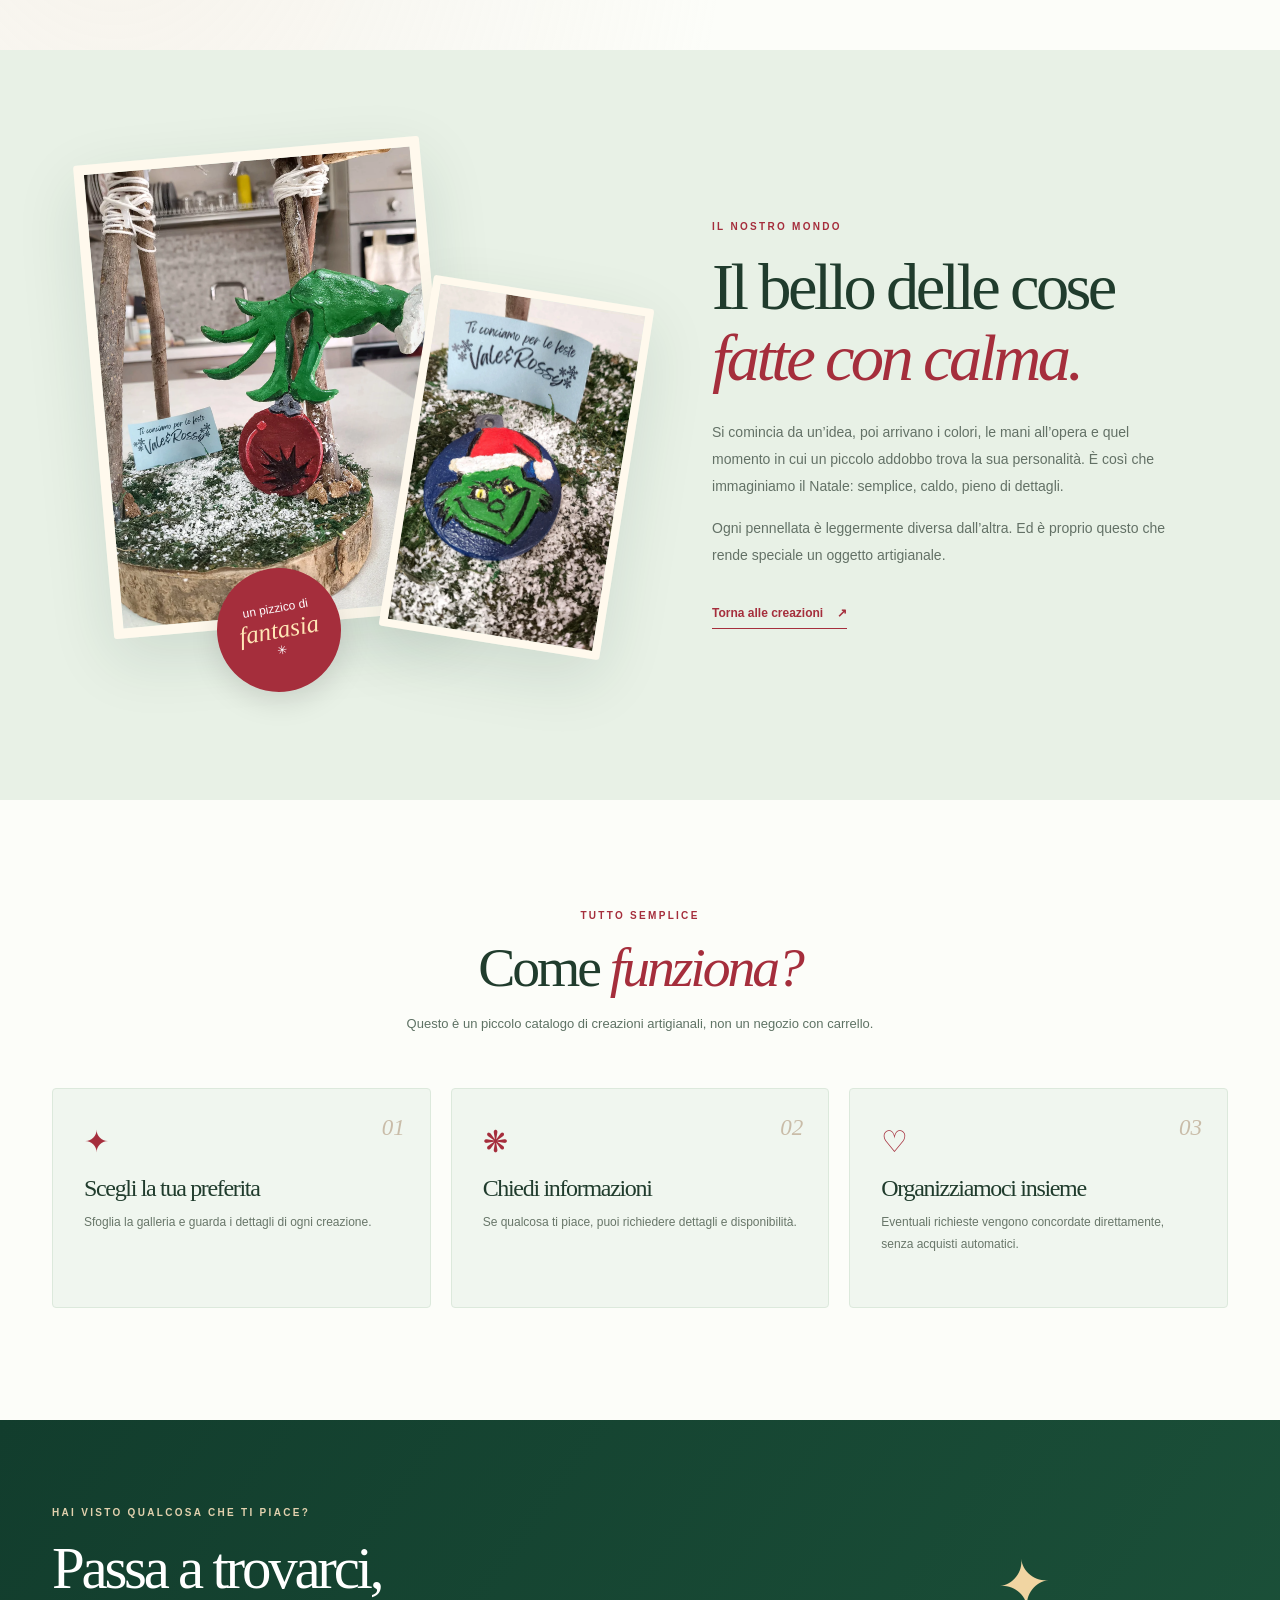
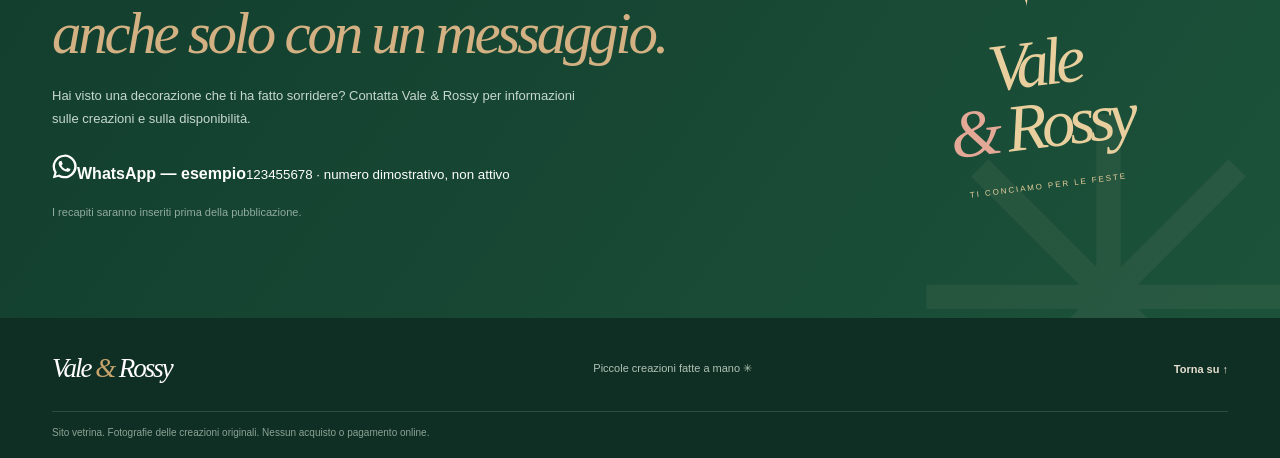
==== commit fe132157: "Fix mobile logo and WhatsApp demo contact layout" ====
--- a/index.html
+++ b/index.html
@@ -18,7 +18,7 @@
   <header class="site-header" id="inizio">
     <div class="header-inner shell">
       <a class="brand" href="#inizio" aria-label="Vale e Rossy, torna all'inizio">
-        <span class="brand-mark" aria-hidden="true">V<span class="amp">&</span>R</span>
+        <span class="brand-mark" aria-hidden="true">V<span class="amp">&amp;</span>R</span>
         <span class="brand-wordmark"><strong>Vale <i>&</i> Rossy</strong><small>TI CONCIAMO PER LE FESTE</small></span>
       </a>
       <nav class="nav" id="main-nav" aria-label="Navigazione principale">
@@ -118,7 +118,7 @@
     <section class="contact" id="contatti" aria-labelledby="contact-title">
       <div class="shell contact-inner">
         <div class="contact-decoration" aria-hidden="true">✳</div>
-        <div class="contact-copy"><span class="eyebrow">HAI VISTO QUALCOSA CHE TI PIACE?</span><h2 id="contact-title">Passa a trovarci,<br><em>anche solo con un messaggio.</em></h2><p>Hai visto una decorazione che ti ha fatto sorridere? Contatta Vale & Rossy per informazioni sulle creazioni e sulla disponibilità.</p><div id="contact-links" class="contact-links"></div><div class="whatsapp-demo" aria-label="Anteprima pulsante WhatsApp"><span class="whatsapp-demo-icon" aria-hidden="true">☎</span><span><strong>WhatsApp — esempio</strong><small>123455678 · numero dimostrativo, non attivo</small></span></div><p class="contact-placeholder" id="contact-placeholder">I recapiti saranno inseriti prima della pubblicazione.</p></div>
+        <div class="contact-copy"><span class="eyebrow">HAI VISTO QUALCOSA CHE TI PIACE?</span><h2 id="contact-title">Passa a trovarci,<br><em>anche solo con un messaggio.</em></h2><p>Hai visto una decorazione che ti ha fatto sorridere? Contatta Vale & Rossy per informazioni sulle creazioni e sulla disponibilità.</p><div id="contact-links" class="contact-links"></div><div class="whatsapp-demo" aria-label="Anteprima pulsante WhatsApp"><span class="whatsapp-demo-icon" aria-hidden="true"><svg viewBox="0 0 32 32" width="25" height="25" fill="currentColor"><path d="M16 .8A15.1 15.1 0 0 0 3.1 23.7L1 31l7.5-2a15.2 15.2 0 1 0 7.5-28.2Zm0 27.4a12.2 12.2 0 0 1-6.2-1.7l-.5-.3-4.4 1.2 1.2-4.3-.3-.5A12.3 12.3 0 1 1 16 28.2Zm6.7-9.2c-.4-.2-2.2-1.1-2.5-1.2-.4-.1-.6-.2-.8.2-.2.4-1 1.2-1.2 1.4-.2.2-.4.3-.8.1-.4-.2-1.6-.6-3-1.9-1.1-1-1.9-2.2-2.1-2.6-.2-.4 0-.6.2-.8l.6-.7c.2-.2.3-.4.4-.6.1-.3 0-.5 0-.7l-1.2-2.8c-.3-.7-.6-.6-.8-.6h-.7c-.3 0-.7.1-1 .5-.4.4-1.3 1.3-1.3 3.1s1.3 3.6 1.5 3.9c.2.2 2.6 4 6.3 5.5 3.1 1.2 3.7 1 4.4.9.7-.1 2.2-.9 2.5-1.8.3-.9.3-1.7.2-1.8-.1-.2-.3-.3-.7-.5Z"/></svg></span><span><strong>WhatsApp — esempio</strong><small>123455678 · numero dimostrativo, non attivo</small></span></div><p class="contact-placeholder" id="contact-placeholder">I recapiti saranno inseriti prima della pubblicazione.</p></div>
         <div class="contact-art" aria-hidden="true"><div class="contact-big-star">✦</div><span>Vale<br><i>&</i> Rossy</span><small>TI CONCIAMO PER LE FESTE</small></div>
       </div>
     </section>
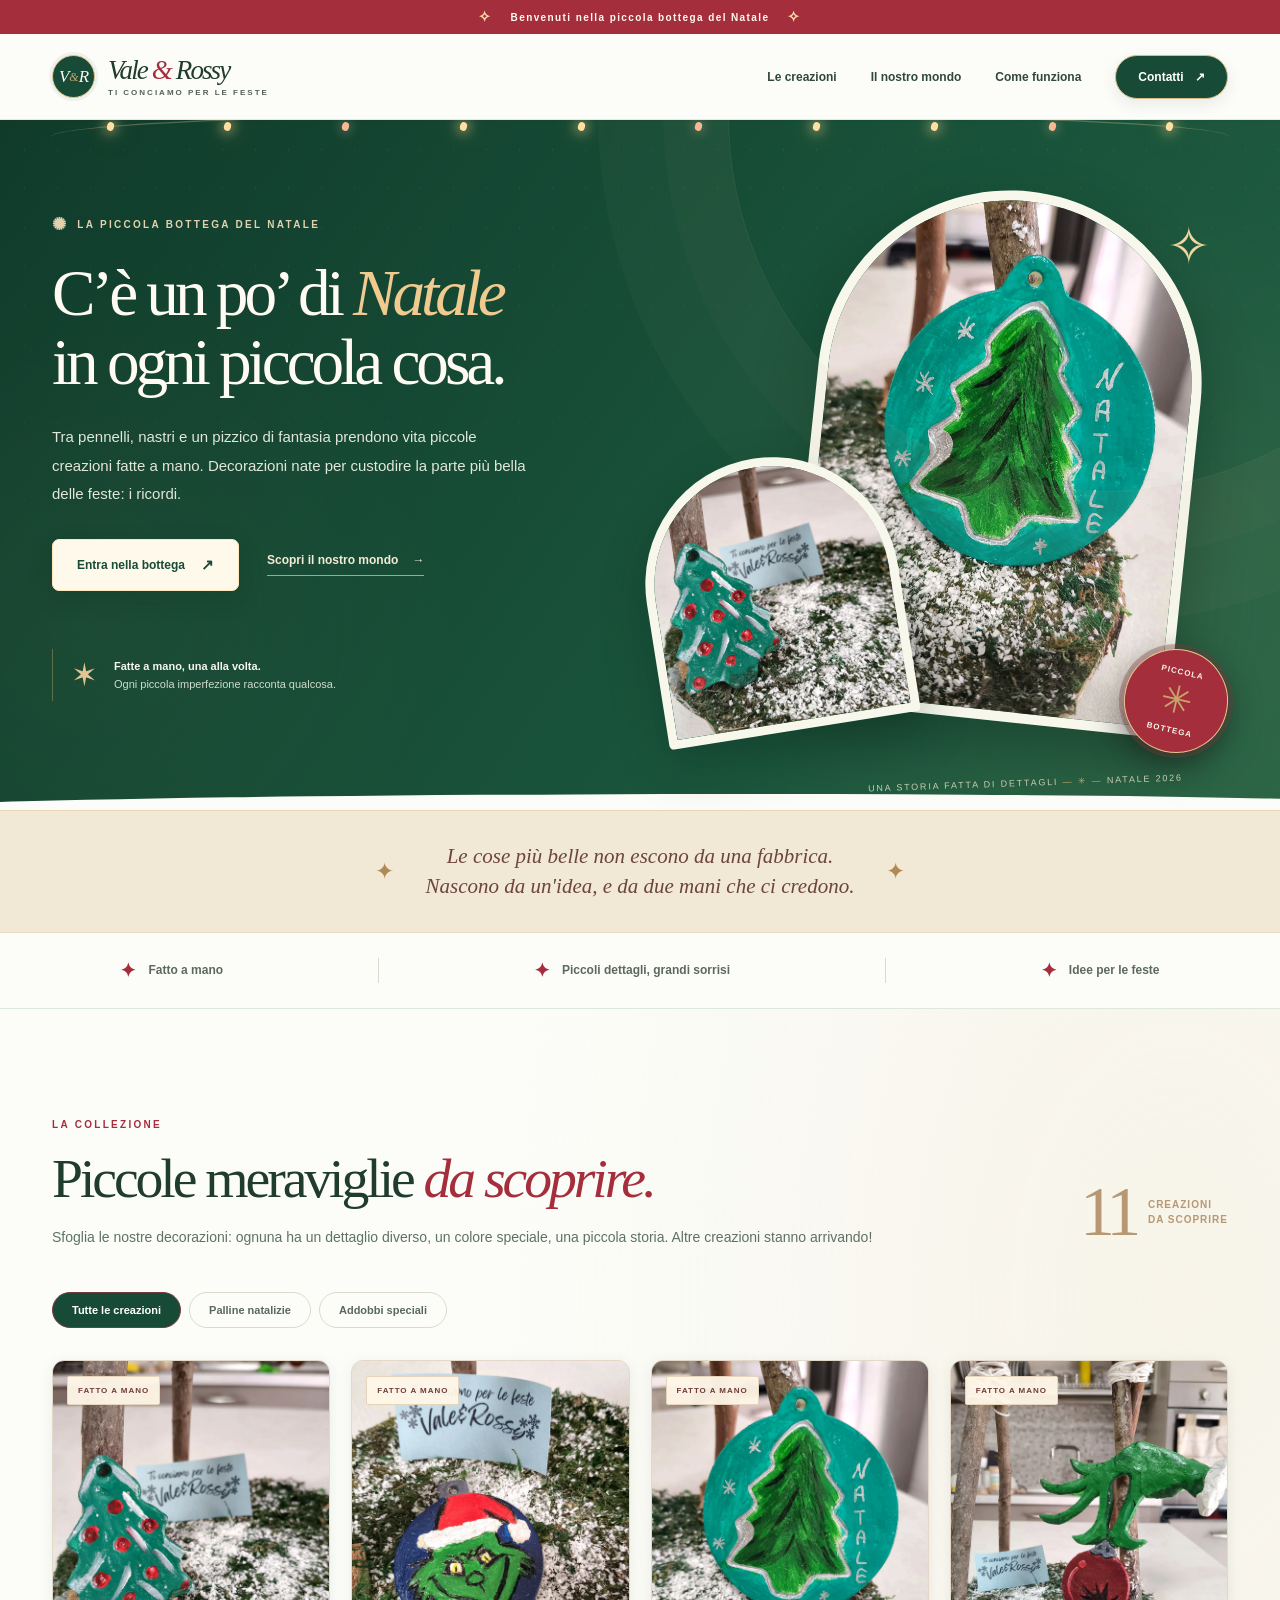
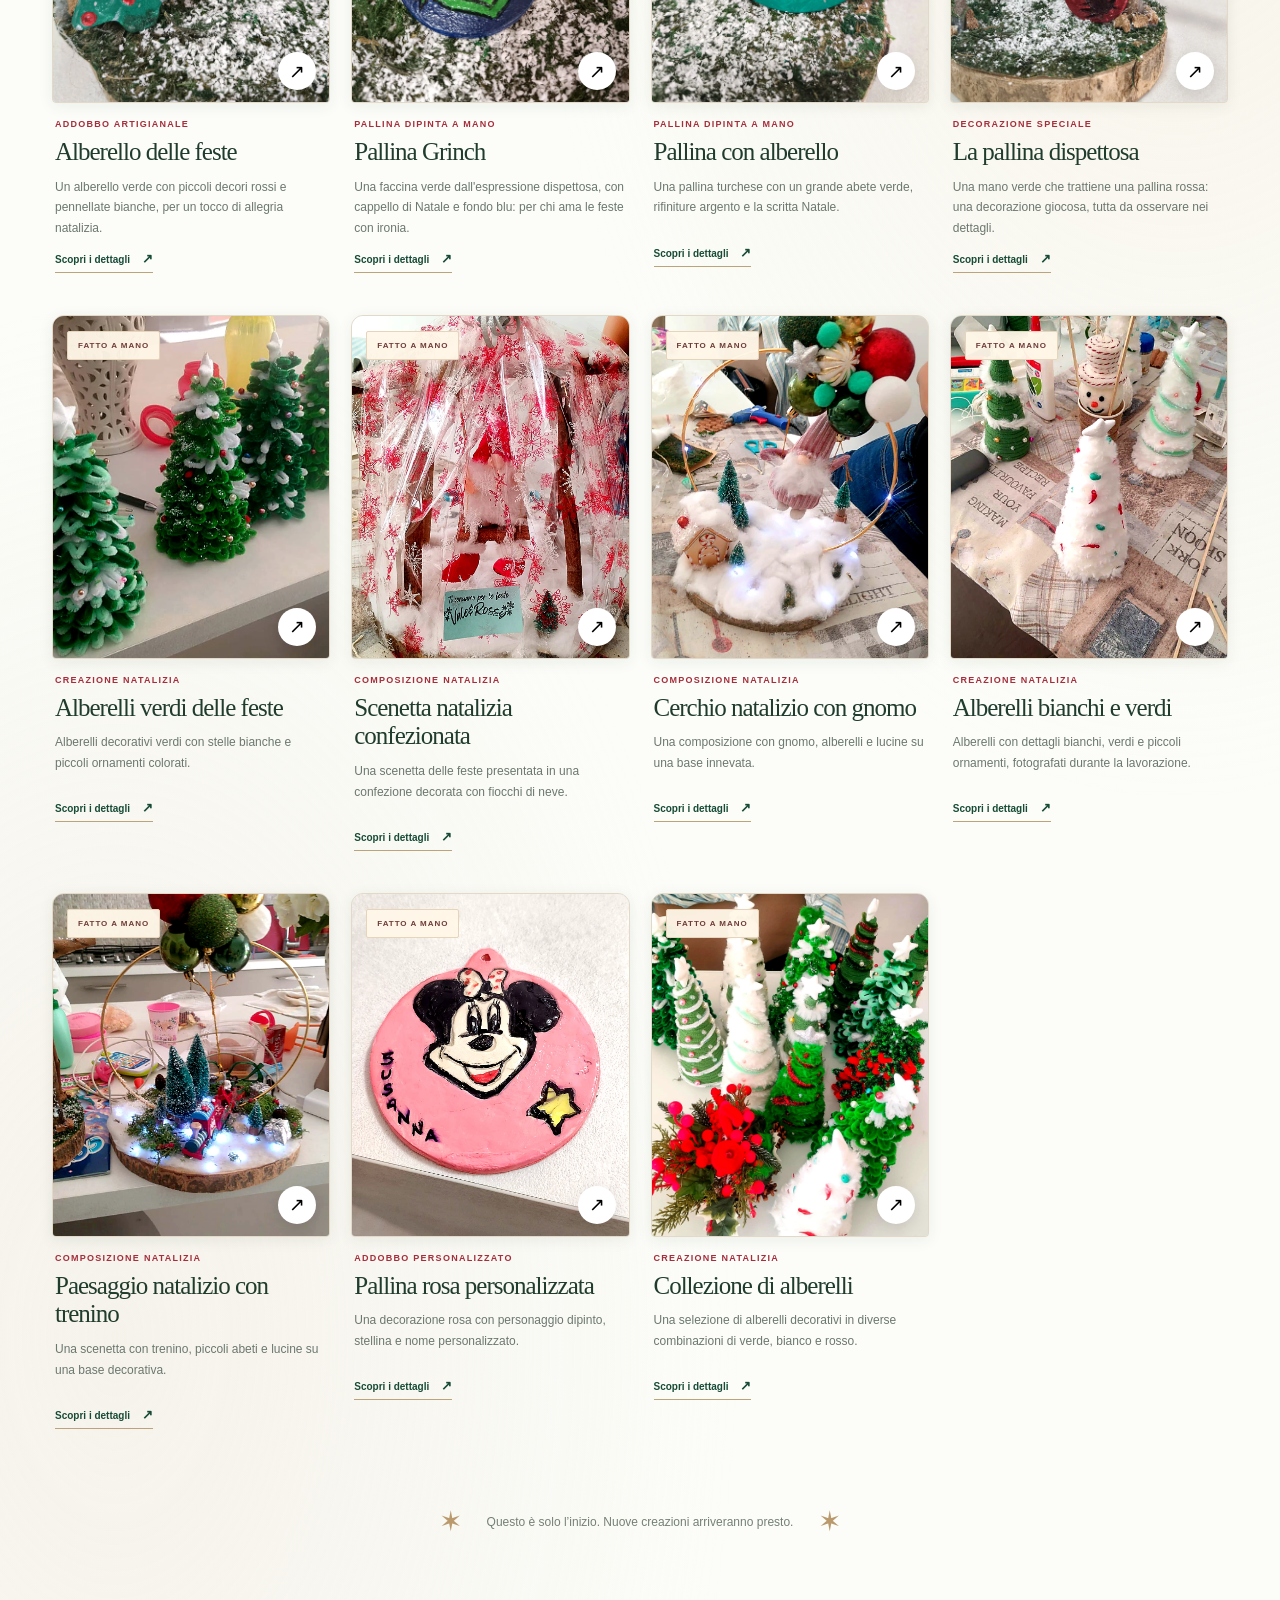
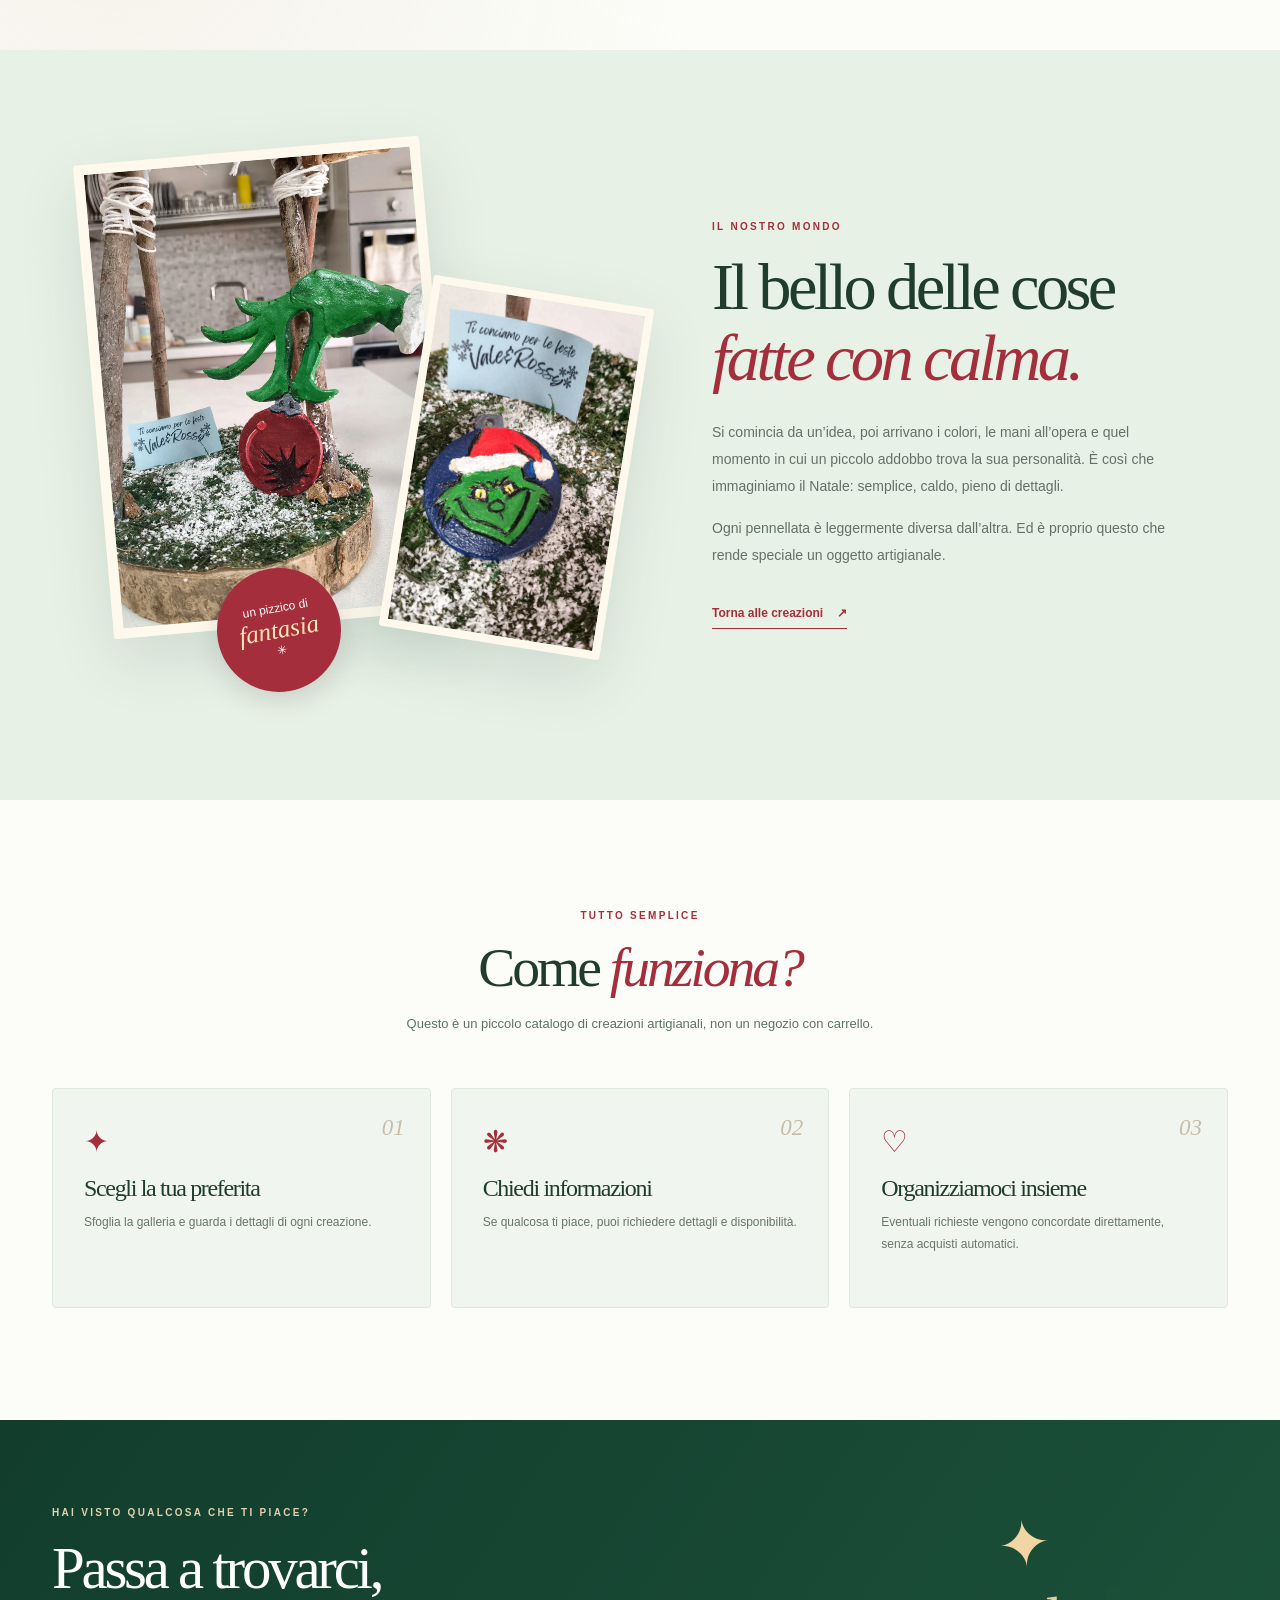
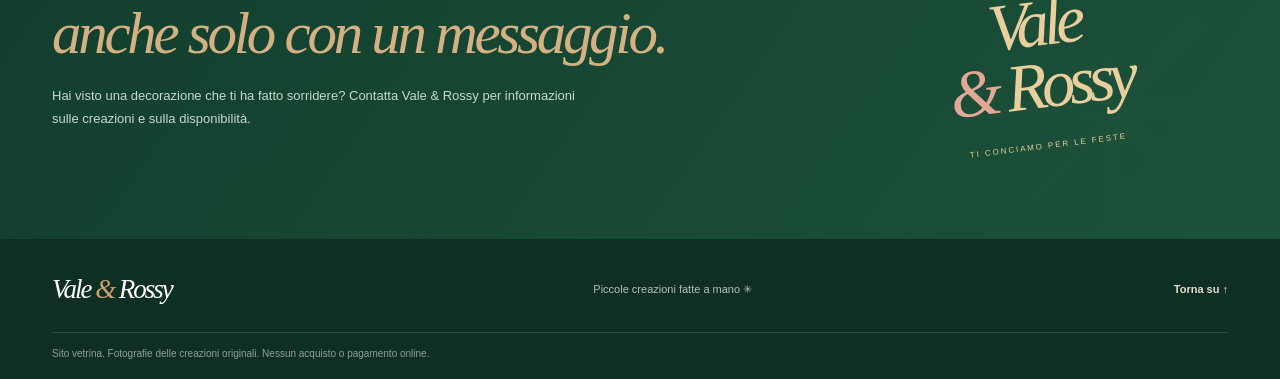
==== commit bec3e7a8: "Add fixed responsive WhatsApp contact bar markup" ====
--- a/index.html
+++ b/index.html
@@ -118,7 +118,7 @@
     <section class="contact" id="contatti" aria-labelledby="contact-title">
       <div class="shell contact-inner">
         <div class="contact-decoration" aria-hidden="true">✳</div>
-        <div class="contact-copy"><span class="eyebrow">HAI VISTO QUALCOSA CHE TI PIACE?</span><h2 id="contact-title">Passa a trovarci,<br><em>anche solo con un messaggio.</em></h2><p>Hai visto una decorazione che ti ha fatto sorridere? Contatta Vale & Rossy per informazioni sulle creazioni e sulla disponibilità.</p><div id="contact-links" class="contact-links"></div><div class="whatsapp-demo" aria-label="Anteprima pulsante WhatsApp"><span class="whatsapp-demo-icon" aria-hidden="true"><svg viewBox="0 0 32 32" width="25" height="25" fill="currentColor"><path d="M16 .8A15.1 15.1 0 0 0 3.1 23.7L1 31l7.5-2a15.2 15.2 0 1 0 7.5-28.2Zm0 27.4a12.2 12.2 0 0 1-6.2-1.7l-.5-.3-4.4 1.2 1.2-4.3-.3-.5A12.3 12.3 0 1 1 16 28.2Zm6.7-9.2c-.4-.2-2.2-1.1-2.5-1.2-.4-.1-.6-.2-.8.2-.2.4-1 1.2-1.2 1.4-.2.2-.4.3-.8.1-.4-.2-1.6-.6-3-1.9-1.1-1-1.9-2.2-2.1-2.6-.2-.4 0-.6.2-.8l.6-.7c.2-.2.3-.4.4-.6.1-.3 0-.5 0-.7l-1.2-2.8c-.3-.7-.6-.6-.8-.6h-.7c-.3 0-.7.1-1 .5-.4.4-1.3 1.3-1.3 3.1s1.3 3.6 1.5 3.9c.2.2 2.6 4 6.3 5.5 3.1 1.2 3.7 1 4.4.9.7-.1 2.2-.9 2.5-1.8.3-.9.3-1.7.2-1.8-.1-.2-.3-.3-.7-.5Z"/></svg></span><span><strong>WhatsApp — esempio</strong><small>123455678 · numero dimostrativo, non attivo</small></span></div><p class="contact-placeholder" id="contact-placeholder">I recapiti saranno inseriti prima della pubblicazione.</p></div>
+        <div class="contact-copy"><span class="eyebrow">HAI VISTO QUALCOSA CHE TI PIACE?</span><h2 id="contact-title">Passa a trovarci,<br><em>anche solo con un messaggio.</em></h2><p>Hai visto una decorazione che ti ha fatto sorridere? Contatta Vale & Rossy per informazioni sulle creazioni e sulla disponibilità.</p><div id="contact-links" class="contact-links"></div><p class="contact-placeholder" id="contact-placeholder">Il contatto WhatsApp sarà attivo appena avremo il numero ufficiale.</p></div>
         <div class="contact-art" aria-hidden="true"><div class="contact-big-star">✦</div><span>Vale<br><i>&</i> Rossy</span><small>TI CONCIAMO PER LE FESTE</small></div>
       </div>
     </section>
@@ -126,6 +126,16 @@
 
   <footer class="footer"><div class="shell footer-inner"><a href="#inizio" class="footer-brand">Vale <i>&</i> Rossy</a><span>Piccole creazioni fatte a mano ✳</span><a href="#inizio">Torna su ↑</a></div><div class="shell footer-small">Sito vetrina. Fotografie delle creazioni originali. Nessun acquisto o pagamento online.</div></footer>
 
+
+  <!-- Mobile-first floating WhatsApp contact bar: configured in script.js -->
+  <div class="whatsapp-sticky" id="whatsapp-sticky" aria-label="Contatto WhatsApp" hidden>
+    <span class="whatsapp-sticky-icon" aria-hidden="true">
+      <svg viewBox="0 0 32 32" width="25" height="25" fill="currentColor" focusable="false"><path d="M16 .8A15.1 15.1 0 0 0 3.1 23.7L1 31l7.5-2a15.2 15.2 0 1 0 7.5-28.2Zm0 27.4a12.2 12.2 0 0 1-6.2-1.7l-.5-.3-4.4 1.2 1.2-4.3-.3-.5A12.3 12.3 0 1 1 16 28.2Zm6.7-9.2c-.4-.2-2.2-1.1-2.5-1.2-.4-.1-.6-.2-.8.2-.2.4-1 1.2-1.4-.2-.2-.4-.3-.8-.1-.4-.2-1.6-.6-3-1.9-1.1-1-1.9-2.2-2.1-2.6-.2-.4 0-.6.2-.8l.6-.7c.2-.2.3-.4.4-.6.1-.3 0-.5 0-.7l-1.2-2.8c-.3-.7-.6-.6-.8-.6h-.7c-.3 0-.7.1-1 .5-.4.4-1.3 1.3-1.3 3.1s1.3 3.6 1.5 3.9c.2.2 2.6 4 6.3 5.5 3.1 1.2 3.7 1 4.4.9.7-.1 2.2-.9 2.5-1.8.3-.9.3-1.7.2-1.8-.1-.2-.3-.3-.7-.5Z"/></svg>
+    </span>
+    <span class="whatsapp-sticky-copy"><strong id="whatsapp-sticky-title">WhatsApp Vale & Rossy</strong><small id="whatsapp-sticky-subtitle">123455678 · numero dimostrativo</small></span>
+    <span class="whatsapp-sticky-action" id="whatsapp-sticky-action">Demo</span>
+  </div>
+
   <dialog id="product-dialog" class="product-dialog" aria-labelledby="dialog-title"><div class="dialog-layout"><div class="dialog-gallery"><img id="dialog-main-image" alt="" width="1152" height="1536"><div class="dialog-thumbs" id="dialog-thumbs"></div></div><div class="dialog-info"><button id="close-dialog" class="dialog-close" type="button" aria-label="Chiudi scheda">×</button><span class="eyebrow eyebrow-dark">DETTAGLI DELLA CREAZIONE</span><h2 id="dialog-title"></h2><p id="dialog-description"></p><div class="dialog-facts"><span>✦ &nbsp; Creato a mano</span><span>✦ &nbsp; Disponibilità su richiesta</span></div><div class="dialog-actions" id="dialog-actions"><button id="copy-message" class="button button-dark" type="button">Copia richiesta informazioni <span aria-hidden="true">↗</span></button><a id="modal-whatsapp" class="button button-dark" target="_blank" rel="noopener noreferrer" hidden>Scrivi su WhatsApp ↗</a></div><p class="dialog-fineprint">Le immagini mostrano le creazioni artigianali. Piccole differenze tra i pezzi sono possibili.</p><p class="copy-feedback" id="copy-feedback" role="status"></p></div></div></dialog>
 </body>
 </html>
--- a/styles.css
+++ b/styles.css
@@ -70,3 +70,15 @@
 .contact{background:linear-gradient(125deg,#123d2d,#1c523a)}
 .footer{background:#102f24}
 @media(prefers-reduced-motion:reduce){*,*::before,*::after{scroll-behavior:auto!important;animation-duration:.01ms!important;transition-duration:.01ms!important}}
+
+/* Mobile header and demo WhatsApp — scoped fixes */
+.brand-mark{flex:0 0 43px;width:43px;height:43px;padding:0!important;display:flex;align-items:center;justify-content:center;gap:1px;font:italic 17px/1 Georgia,serif!important;letter-spacing:-.06em!important;white-space:nowrap;overflow:hidden;box-sizing:border-box}
+.brand-mark .amp{font-size:12px!important;line-height:1;align-self:center}
+.whatsapp-demo{position:relative;z-index:3;display:inline-flex;align-items:center;gap:12px;max-width:100%;padding:13px 16px;margin-top:22px;border-radius:12px;background:#f9f4e8;color:#1b4432;box-shadow:0 6px 22px #001b111f;font-family:inherit;box-sizing:border-box}
+.whatsapp-demo-icon{flex:0 0 42px;width:42px;height:42px;border-radius:50%;display:grid;place-items:center;background:#25d366;color:white}
+.whatsapp-demo>span:last-child{min-width:0;display:flex;flex-direction:column;gap:3px}
+.whatsapp-demo strong{font-size:14px;line-height:1.3}
+.whatsapp-demo small{font-size:11px;line-height:1.4;color:#53695a;overflow-wrap:anywhere}
+.contact-placeholder{display:none!important}
+.contact-decoration{pointer-events:none!important;z-index:0!important;opacity:.15!important;font-size:clamp(150px,26vw,350px)!important;right:-25px!important;bottom:-70px!important}
+@media(max-width:760px){.brand-mark{flex-basis:40px;width:40px;height:40px}.contact-decoration{display:none!important}.contact-copy{min-width:0}.contact h2{overflow-wrap:break-word}.whatsapp-demo{width:100%;max-width:390px}}
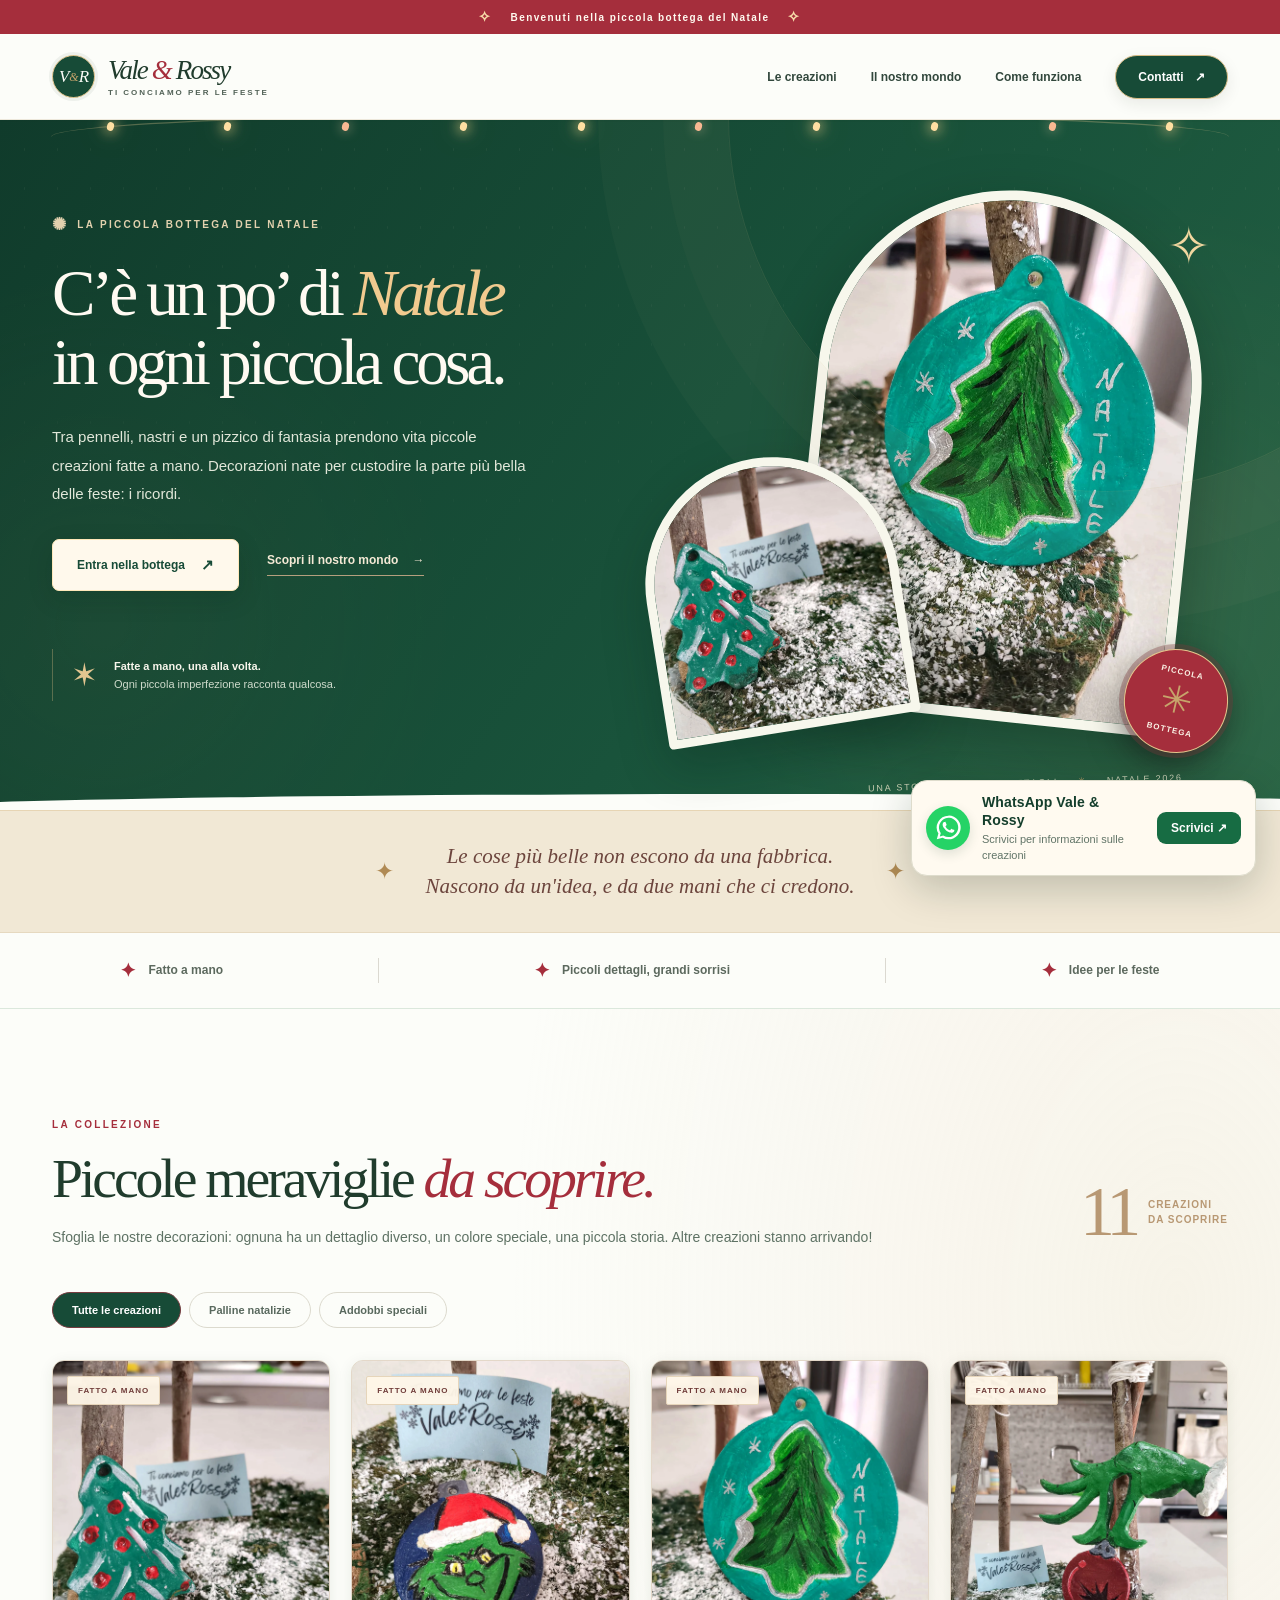
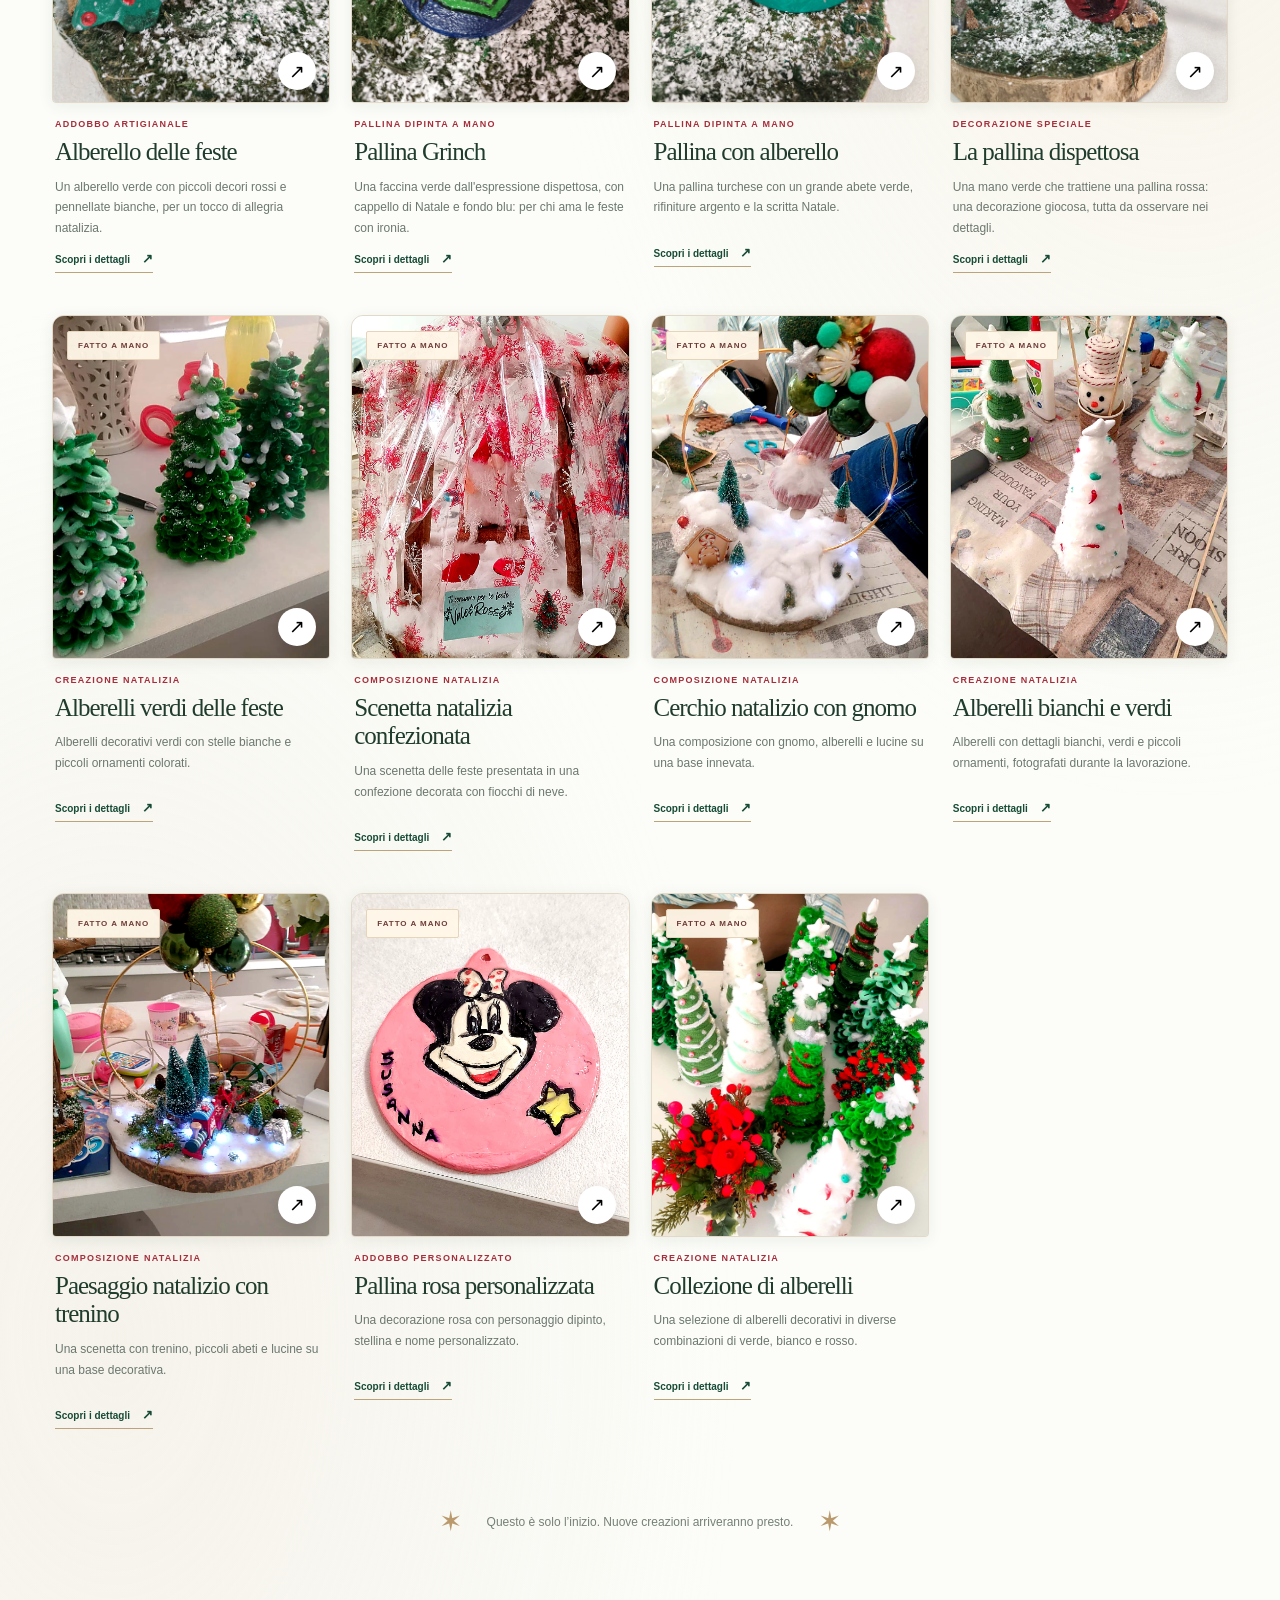
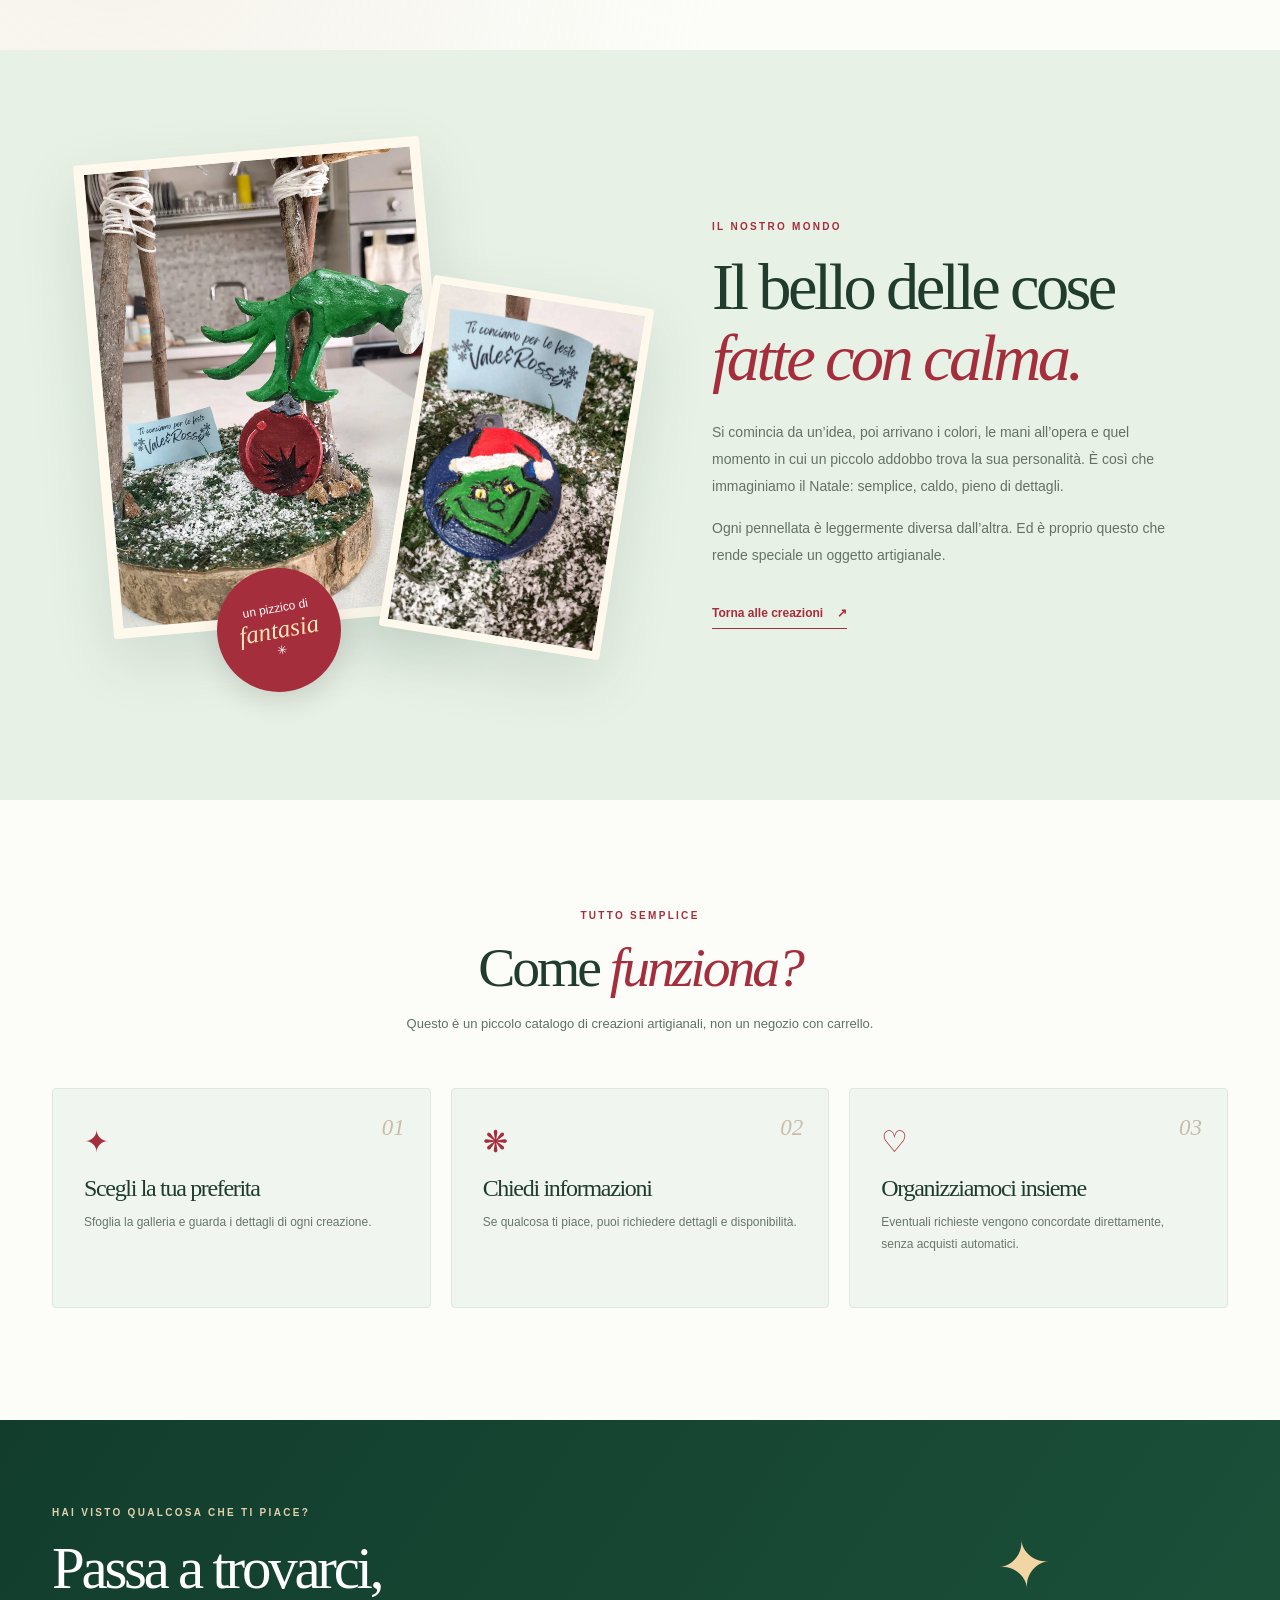
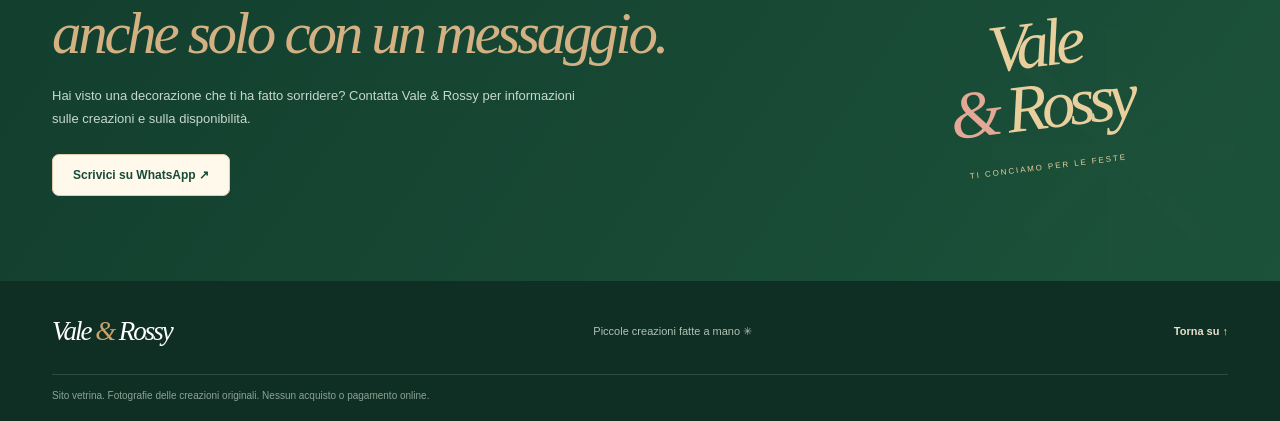
==== commit 1f90932c: "Set confirmed WhatsApp contact +39 328 922 8980" ====
--- a/index.html
+++ b/index.html
@@ -128,13 +128,13 @@
 
 
   <!-- Mobile-first floating WhatsApp contact bar: configured in script.js -->
-  <div class="whatsapp-sticky" id="whatsapp-sticky" aria-label="Contatto WhatsApp" hidden>
+  <a class="whatsapp-sticky" id="whatsapp-sticky" aria-label="WhatsApp Vale e Rossy" hidden>
     <span class="whatsapp-sticky-icon" aria-hidden="true">
-      <svg viewBox="0 0 32 32" width="25" height="25" fill="currentColor" focusable="false"><path d="M16 .8A15.1 15.1 0 0 0 3.1 23.7L1 31l7.5-2a15.2 15.2 0 1 0 7.5-28.2Zm0 27.4a12.2 12.2 0 0 1-6.2-1.7l-.5-.3-4.4 1.2 1.2-4.3-.3-.5A12.3 12.3 0 1 1 16 28.2Zm6.7-9.2c-.4-.2-2.2-1.1-2.5-1.2-.4-.1-.6-.2-.8.2-.2.4-1 1.2-1.4-.2-.2-.4-.3-.8-.1-.4-.2-1.6-.6-3-1.9-1.1-1-1.9-2.2-2.1-2.6-.2-.4 0-.6.2-.8l.6-.7c.2-.2.3-.4.4-.6.1-.3 0-.5 0-.7l-1.2-2.8c-.3-.7-.6-.6-.8-.6h-.7c-.3 0-.7.1-1 .5-.4.4-1.3 1.3-1.3 3.1s1.3 3.6 1.5 3.9c.2.2 2.6 4 6.3 5.5 3.1 1.2 3.7 1 4.4.9.7-.1 2.2-.9 2.5-1.8.3-.9.3-1.7.2-1.8-.1-.2-.3-.3-.7-.5Z"/></svg>
+      <svg viewBox="0 0 32 32" width="25" height="25" fill="currentColor" focusable="false"><path d="M16 .8A15.1 15.1 0 0 0 3.1 23.7L1 31l7.5-2a15.2 15.2 0 1 0 7.5-28.2Zm0 27.4a12.2 12.2 0 0 1-6.2-1.7l-.5-.3-4.4 1.2 1.2-4.3-.3-.5A12.3 12.3 0 1 1 16 28.2Zm6.7-9.2c-.4-.2-2.2-1.1-2.5-1.2-.4-.1-.6-.2-.8.2-.2.4-1 1.2-1.2 1.4-.2.2-.4.3-.8.1-.4-.2-1.6-.6-3-1.9-1.1-1-1.9-2.2-2.1-2.6-.2-.4 0-.6.2-.8l.6-.7c.2-.2.3-.4.4-.6.1-.3 0-.5 0-.7l-1.2-2.8c-.3-.7-.6-.6-.8-.6h-.7c-.3 0-.7.1-1 .5-.4.4-1.3 1.3-1.3 3.1s1.3 3.6 1.5 3.9c.2.2 2.6 4 6.3 5.5 3.1 1.2 3.7 1 4.4.9.7-.1 2.2-.9 2.5-1.8.3-.9.3-1.7.2-1.8-.1-.2-.3-.3-.7-.5Z"/></svg>
     </span>
-    <span class="whatsapp-sticky-copy"><strong id="whatsapp-sticky-title">WhatsApp Vale & Rossy</strong><small id="whatsapp-sticky-subtitle">123455678 · numero dimostrativo</small></span>
-    <span class="whatsapp-sticky-action" id="whatsapp-sticky-action">Demo</span>
-  </div>
+    <span class="whatsapp-sticky-copy"><strong id="whatsapp-sticky-title">WhatsApp Vale & Rossy</strong><small id="whatsapp-sticky-subtitle">+39 328 922 8980 · contattaci</small></span>
+    <span class="whatsapp-sticky-action" id="whatsapp-sticky-action">Scrivici ↗</span>
+  </a>
 
   <dialog id="product-dialog" class="product-dialog" aria-labelledby="dialog-title"><div class="dialog-layout"><div class="dialog-gallery"><img id="dialog-main-image" alt="" width="1152" height="1536"><div class="dialog-thumbs" id="dialog-thumbs"></div></div><div class="dialog-info"><button id="close-dialog" class="dialog-close" type="button" aria-label="Chiudi scheda">×</button><span class="eyebrow eyebrow-dark">DETTAGLI DELLA CREAZIONE</span><h2 id="dialog-title"></h2><p id="dialog-description"></p><div class="dialog-facts"><span>✦ &nbsp; Creato a mano</span><span>✦ &nbsp; Disponibilità su richiesta</span></div><div class="dialog-actions" id="dialog-actions"><button id="copy-message" class="button button-dark" type="button">Copia richiesta informazioni <span aria-hidden="true">↗</span></button><a id="modal-whatsapp" class="button button-dark" target="_blank" rel="noopener noreferrer" hidden>Scrivi su WhatsApp ↗</a></div><p class="dialog-fineprint">Le immagini mostrano le creazioni artigianali. Piccole differenze tra i pezzi sono possibili.</p><p class="copy-feedback" id="copy-feedback" role="status"></p></div></div></dialog>
 </body>
--- a/styles.css
+++ b/styles.css
@@ -82,3 +82,22 @@
 .contact-placeholder{display:none!important}
 .contact-decoration{pointer-events:none!important;z-index:0!important;opacity:.15!important;font-size:clamp(150px,26vw,350px)!important;right:-25px!important;bottom:-70px!important}
 @media(max-width:760px){.brand-mark{flex-basis:40px;width:40px;height:40px}.contact-decoration{display:none!important}.contact-copy{min-width:0}.contact h2{overflow-wrap:break-word}.whatsapp-demo{width:100%;max-width:390px}}
+
+/* Floating WhatsApp contact — mobile-first, safe-area aware */
+.whatsapp-sticky[hidden]{display:none!important}
+.whatsapp-sticky{position:fixed;z-index:65;bottom:0;left:0;right:0;display:flex;align-items:center;gap:12px;padding:12px max(18px,env(safe-area-inset-right)) calc(12px + env(safe-area-inset-bottom)) max(18px,env(safe-area-inset-left));min-height:72px;background:#fffaf0;color:#143e2c;border-top:1px solid #dddbc9;box-shadow:0 -8px 30px #122d1f24;text-decoration:none;box-sizing:border-box;cursor:default}
+.whatsapp-sticky-icon{display:grid;place-items:center;flex:0 0 44px;width:44px;height:44px;border-radius:50%;background:#25d366;color:white;box-shadow:0 4px 12px #123d2d24}
+.whatsapp-sticky-copy{min-width:0;flex:1;display:flex;flex-direction:column;gap:3px}
+.whatsapp-sticky-copy strong{font-size:14px;letter-spacing:.01em;line-height:1.3;font-weight:780}
+.whatsapp-sticky-copy small{font-size:11px;line-height:1.4;color:#627568;overflow-wrap:anywhere}
+.whatsapp-sticky-action{flex:0 0 auto;padding:10px 14px;border-radius:9px;background:#e5eae3;color:#577062;font-size:12px;line-height:1;font-weight:800}
+.whatsapp-sticky.is-active{cursor:pointer}
+.whatsapp-sticky.is-active .whatsapp-sticky-action{background:#176c43;color:#fff}
+.whatsapp-sticky.is-active:focus-visible{outline:3px solid #bb914e;outline-offset:-4px}
+body:has(.whatsapp-sticky:not([hidden])){padding-bottom:calc(72px + env(safe-area-inset-bottom))}
+body:has(.product-dialog[open]) .whatsapp-sticky{visibility:hidden;pointer-events:none}
+@media(min-width:761px){
+ .whatsapp-sticky{left:auto;right:24px;bottom:24px;width:min(345px,calc(100vw - 48px));border:1px solid #dedccc;border-radius:16px;padding:12px 14px;box-shadow:0 12px 40px #08201738;min-height:70px}
+ body:has(.whatsapp-sticky:not([hidden])){padding-bottom:0}
+}
+@media(prefers-reduced-motion:reduce){.whatsapp-sticky{transition:none}}
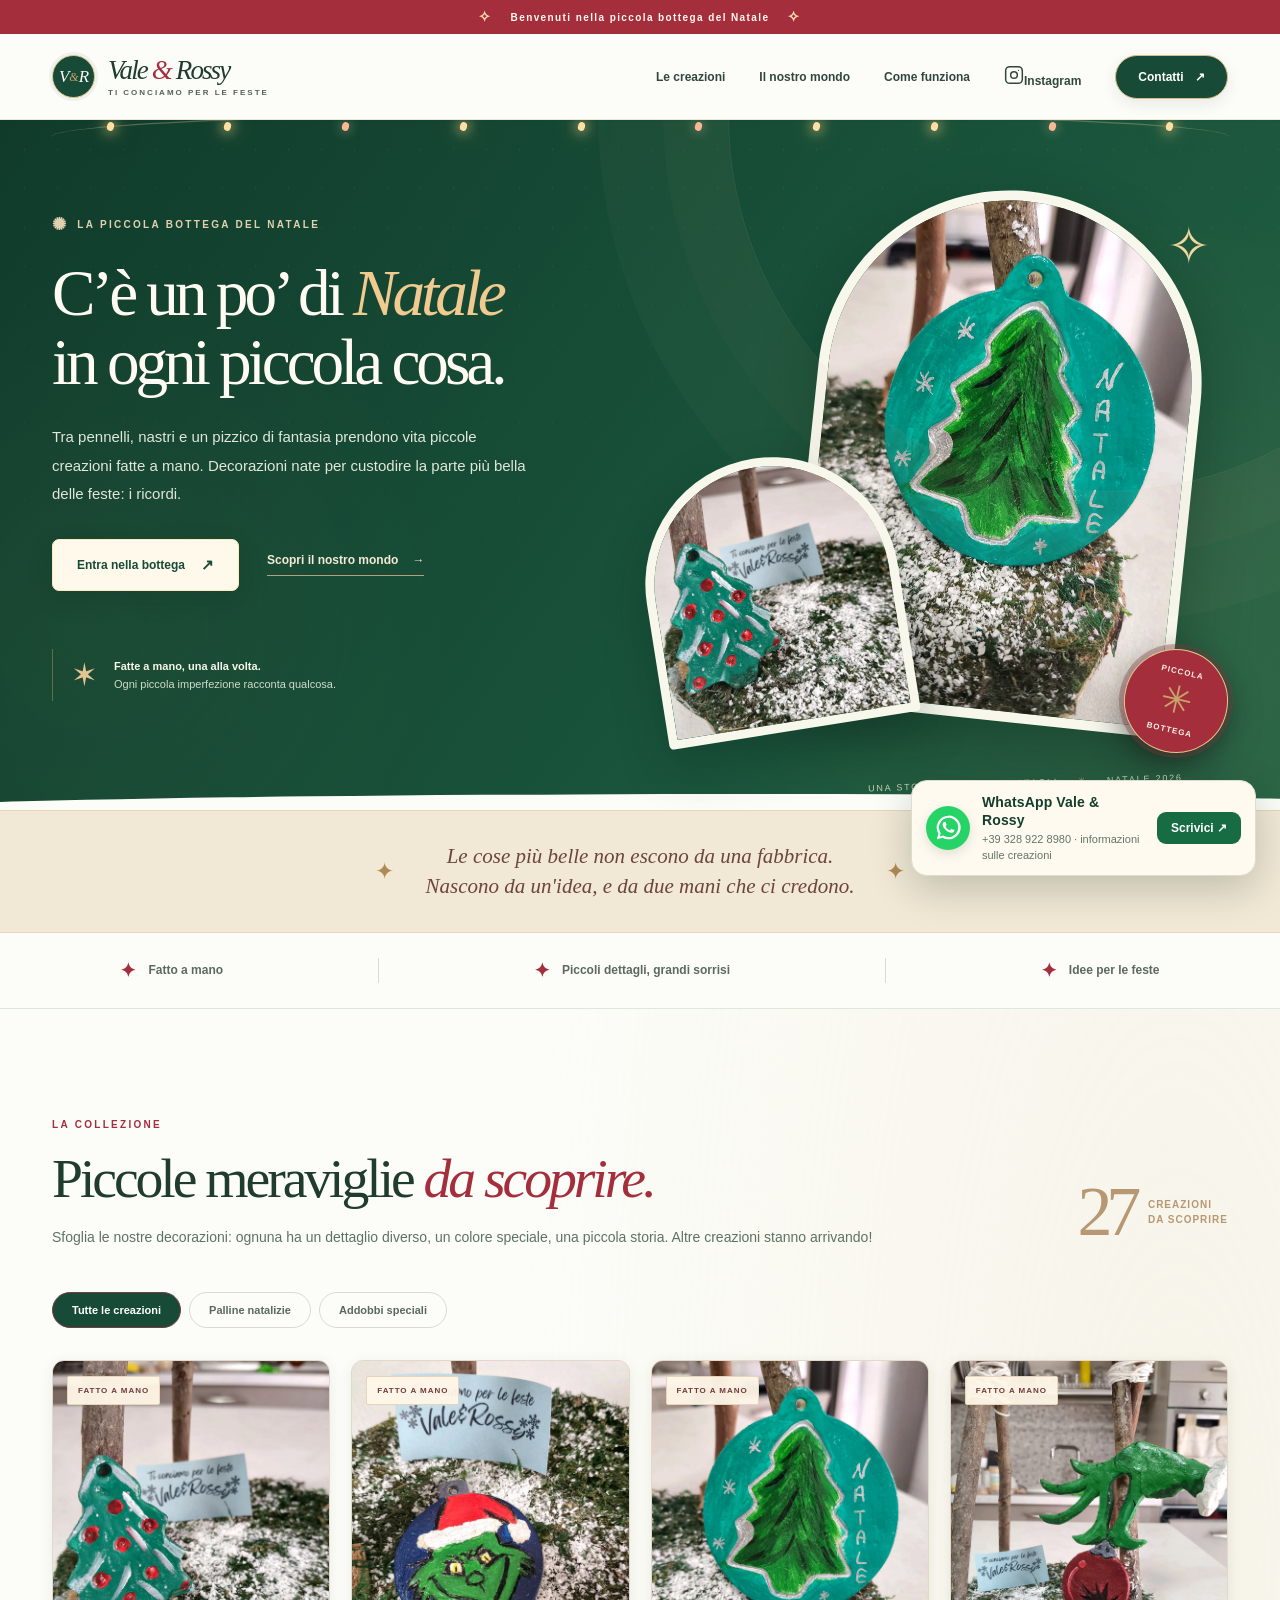
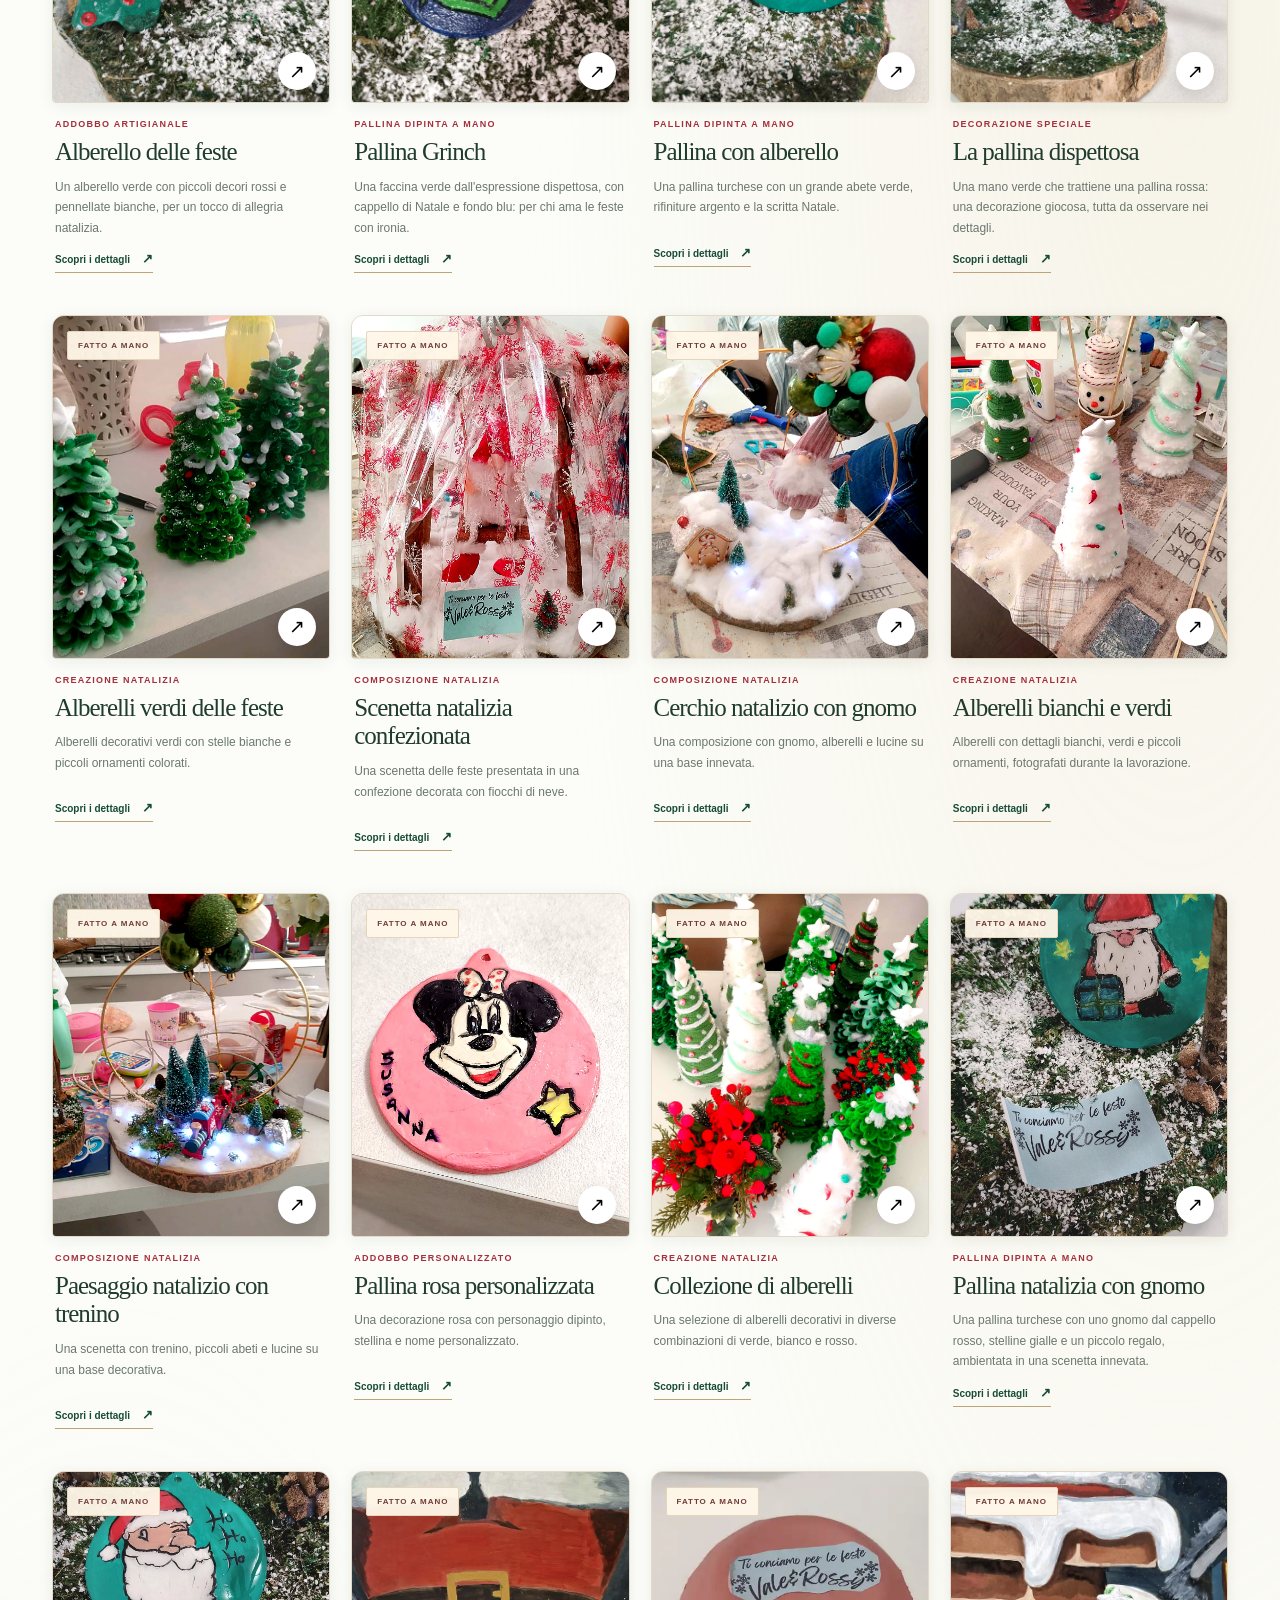
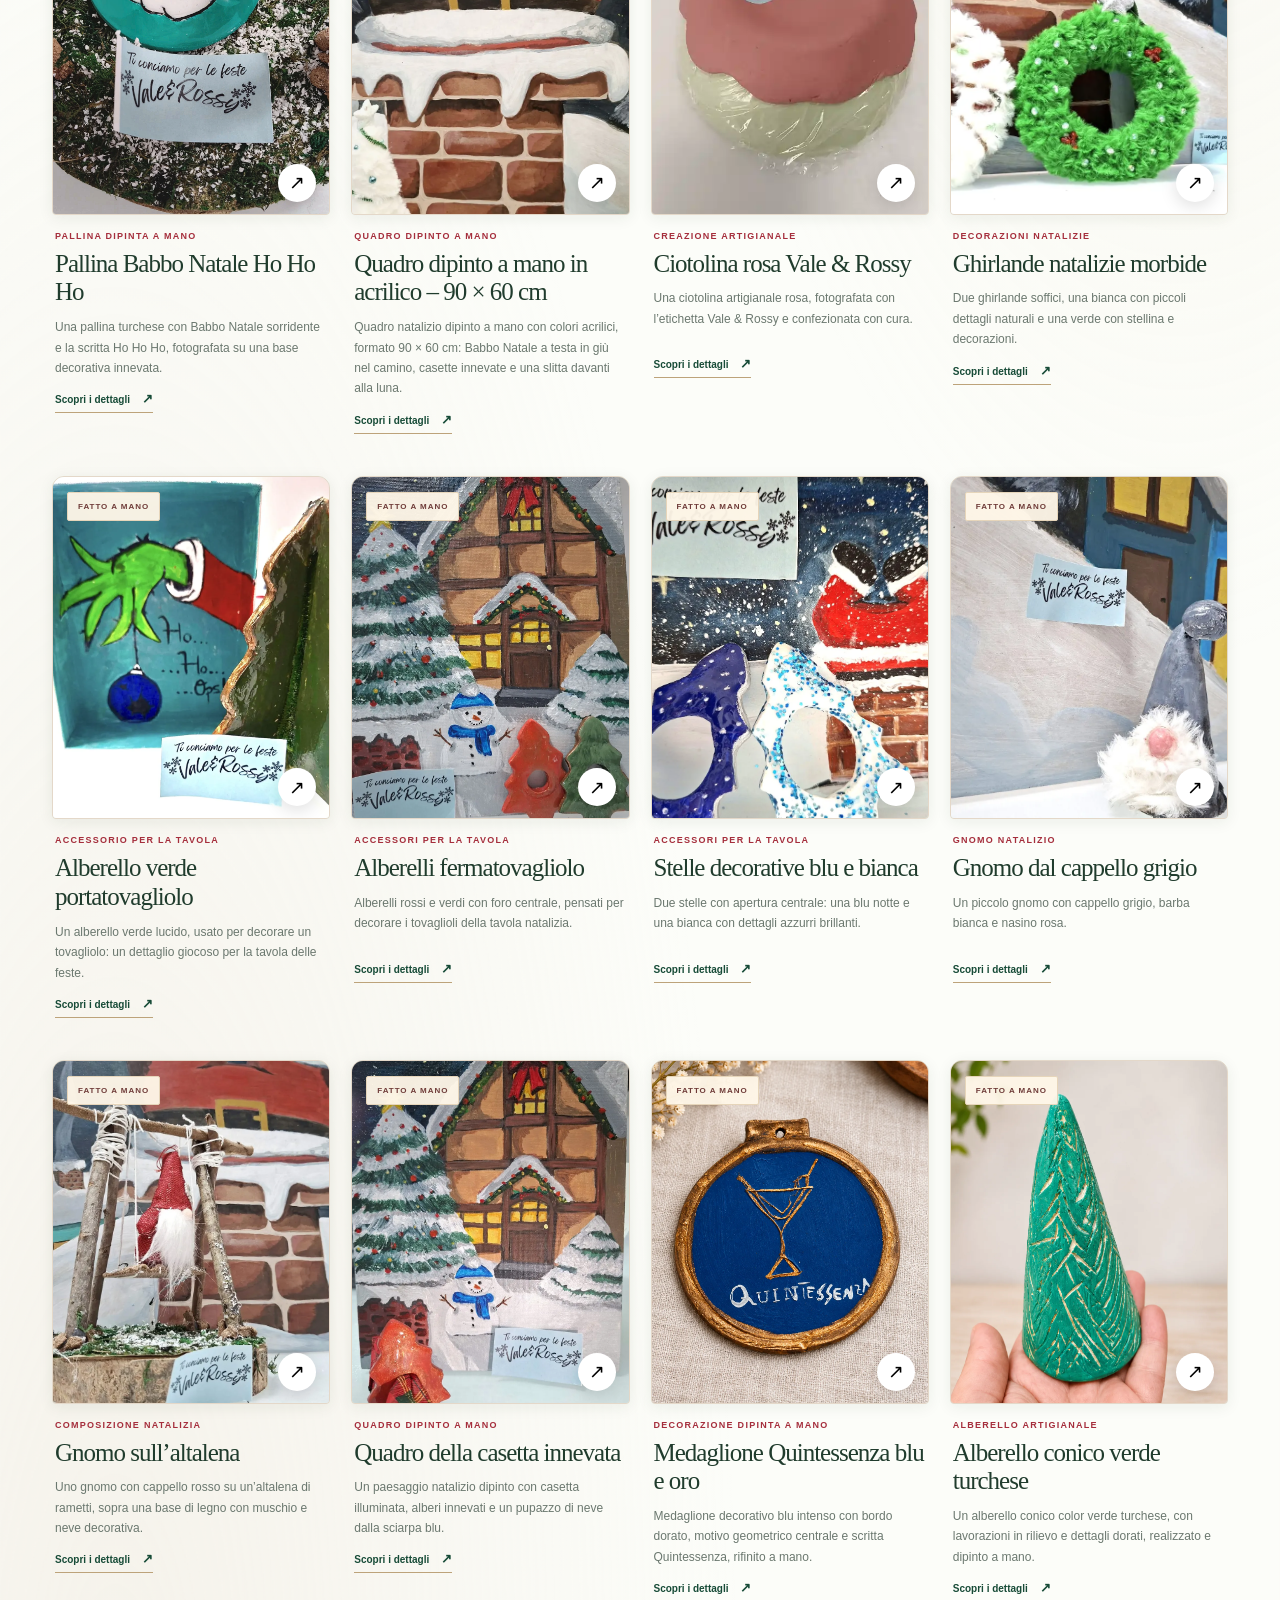
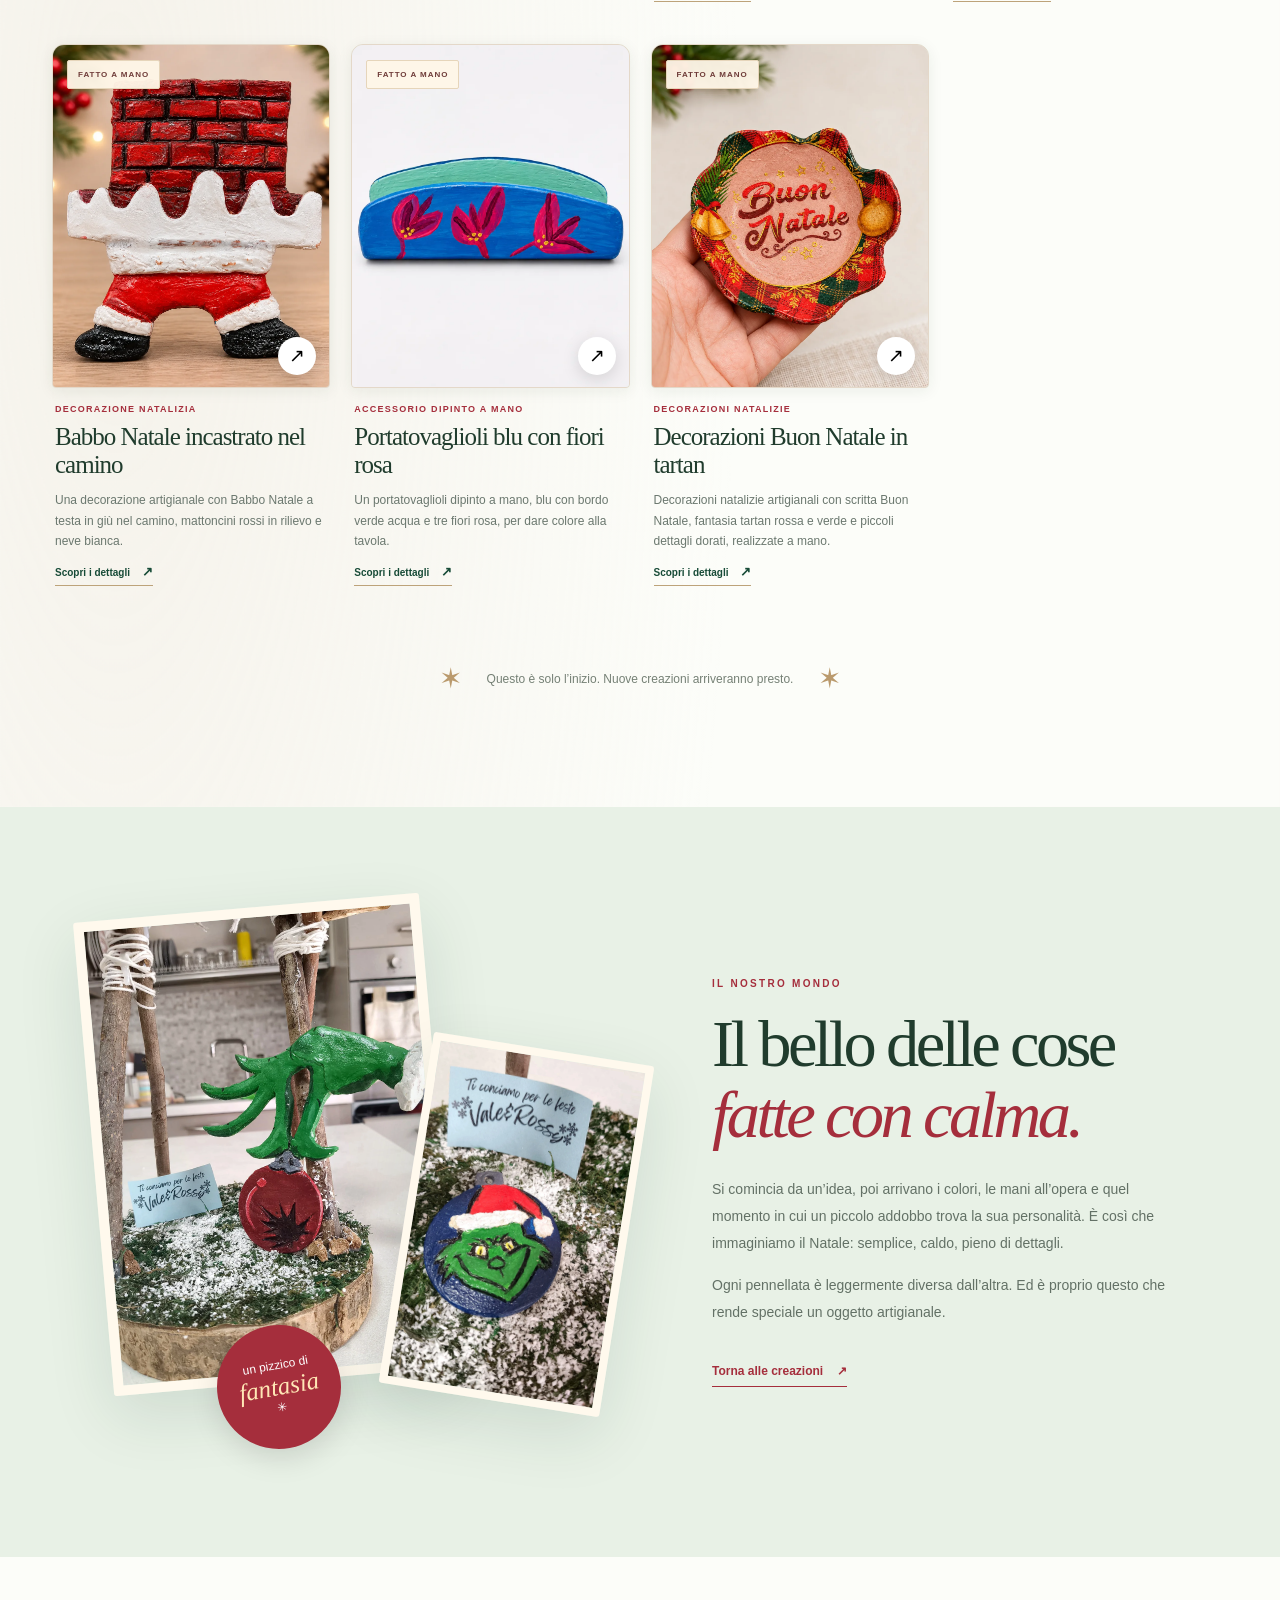
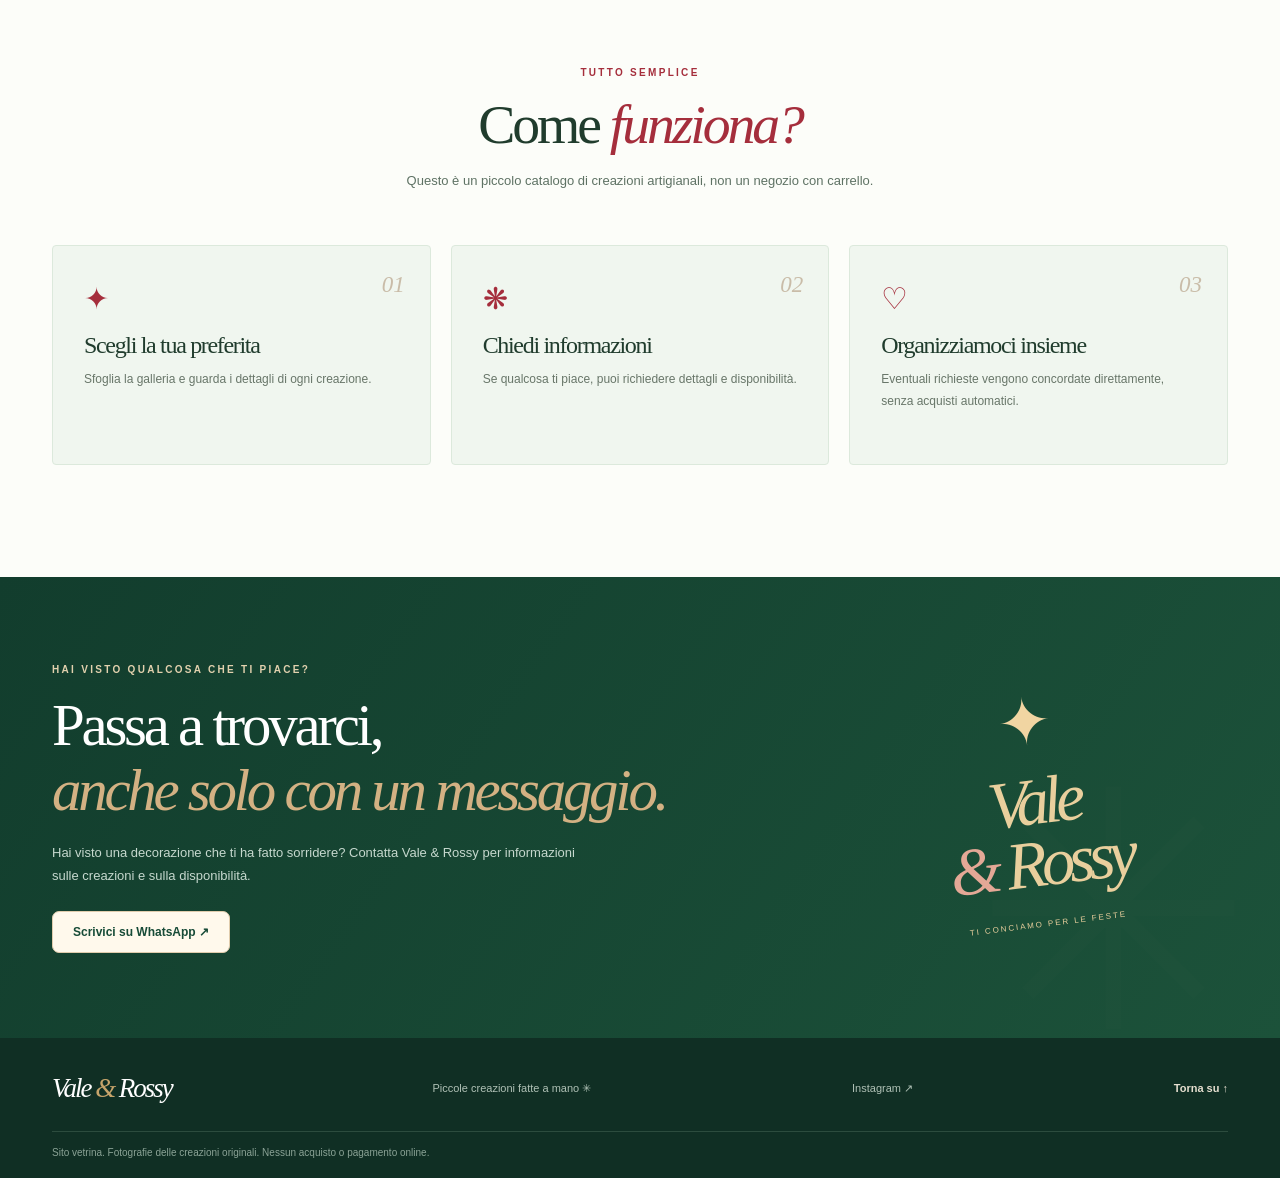
==== commit 91070489: "Aggiunge collegamento Instagram Vale & Rossy in index.html" ====
--- a/index.html
+++ b/index.html
@@ -25,6 +25,7 @@
         <a href="#collezione">Le creazioni</a>
         <a href="#filosofia">Il nostro mondo</a>
         <a href="#come-funziona">Come funziona</a>
+        <a class="nav-social" href="https://www.instagram.com/ticonciamoperlefeste2026/" target="_blank" rel="noopener noreferrer" aria-label="Segui Vale e Rossy su Instagram" title="Instagram Vale & Rossy"><svg xmlns="http://www.w3.org/2000/svg" width="20" height="20" viewBox="0 0 24 24" fill="none" stroke="currentColor" stroke-width="1.8" stroke-linecap="round" stroke-linejoin="round" aria-hidden="true"><rect width="20" height="20" x="2" y="2" rx="5"/><circle cx="12" cy="12" r="4"/><circle cx="17.5" cy="6.5" r=".7" fill="currentColor" stroke="none"/></svg><span>Instagram</span></a>
         <a class="nav-contact" href="#contatti">Contatti <span aria-hidden="true">↗</span></a>
       </nav>
       <button class="menu-toggle" type="button" aria-label="Apri il menu" aria-controls="main-nav" aria-expanded="false"><span></span><span></span><span></span></button>
@@ -124,7 +125,7 @@
     </section>
   </main>
 
-  <footer class="footer"><div class="shell footer-inner"><a href="#inizio" class="footer-brand">Vale <i>&</i> Rossy</a><span>Piccole creazioni fatte a mano ✳</span><a href="#inizio">Torna su ↑</a></div><div class="shell footer-small">Sito vetrina. Fotografie delle creazioni originali. Nessun acquisto o pagamento online.</div></footer>
+  <footer class="footer"><div class="shell footer-inner"><a href="#inizio" class="footer-brand">Vale <i>&</i> Rossy</a><span>Piccole creazioni fatte a mano ✳</span><a class="footer-instagram" href="https://www.instagram.com/ticonciamoperlefeste2026/" target="_blank" rel="noopener noreferrer" aria-label="Visita il profilo Instagram Vale e Rossy">Instagram ↗</a><a href="#inizio">Torna su ↑</a></div><div class="shell footer-small">Sito vetrina. Fotografie delle creazioni originali. Nessun acquisto o pagamento online.</div></footer>
 
 
   <!-- Mobile-first floating WhatsApp contact bar: configured in script.js -->
